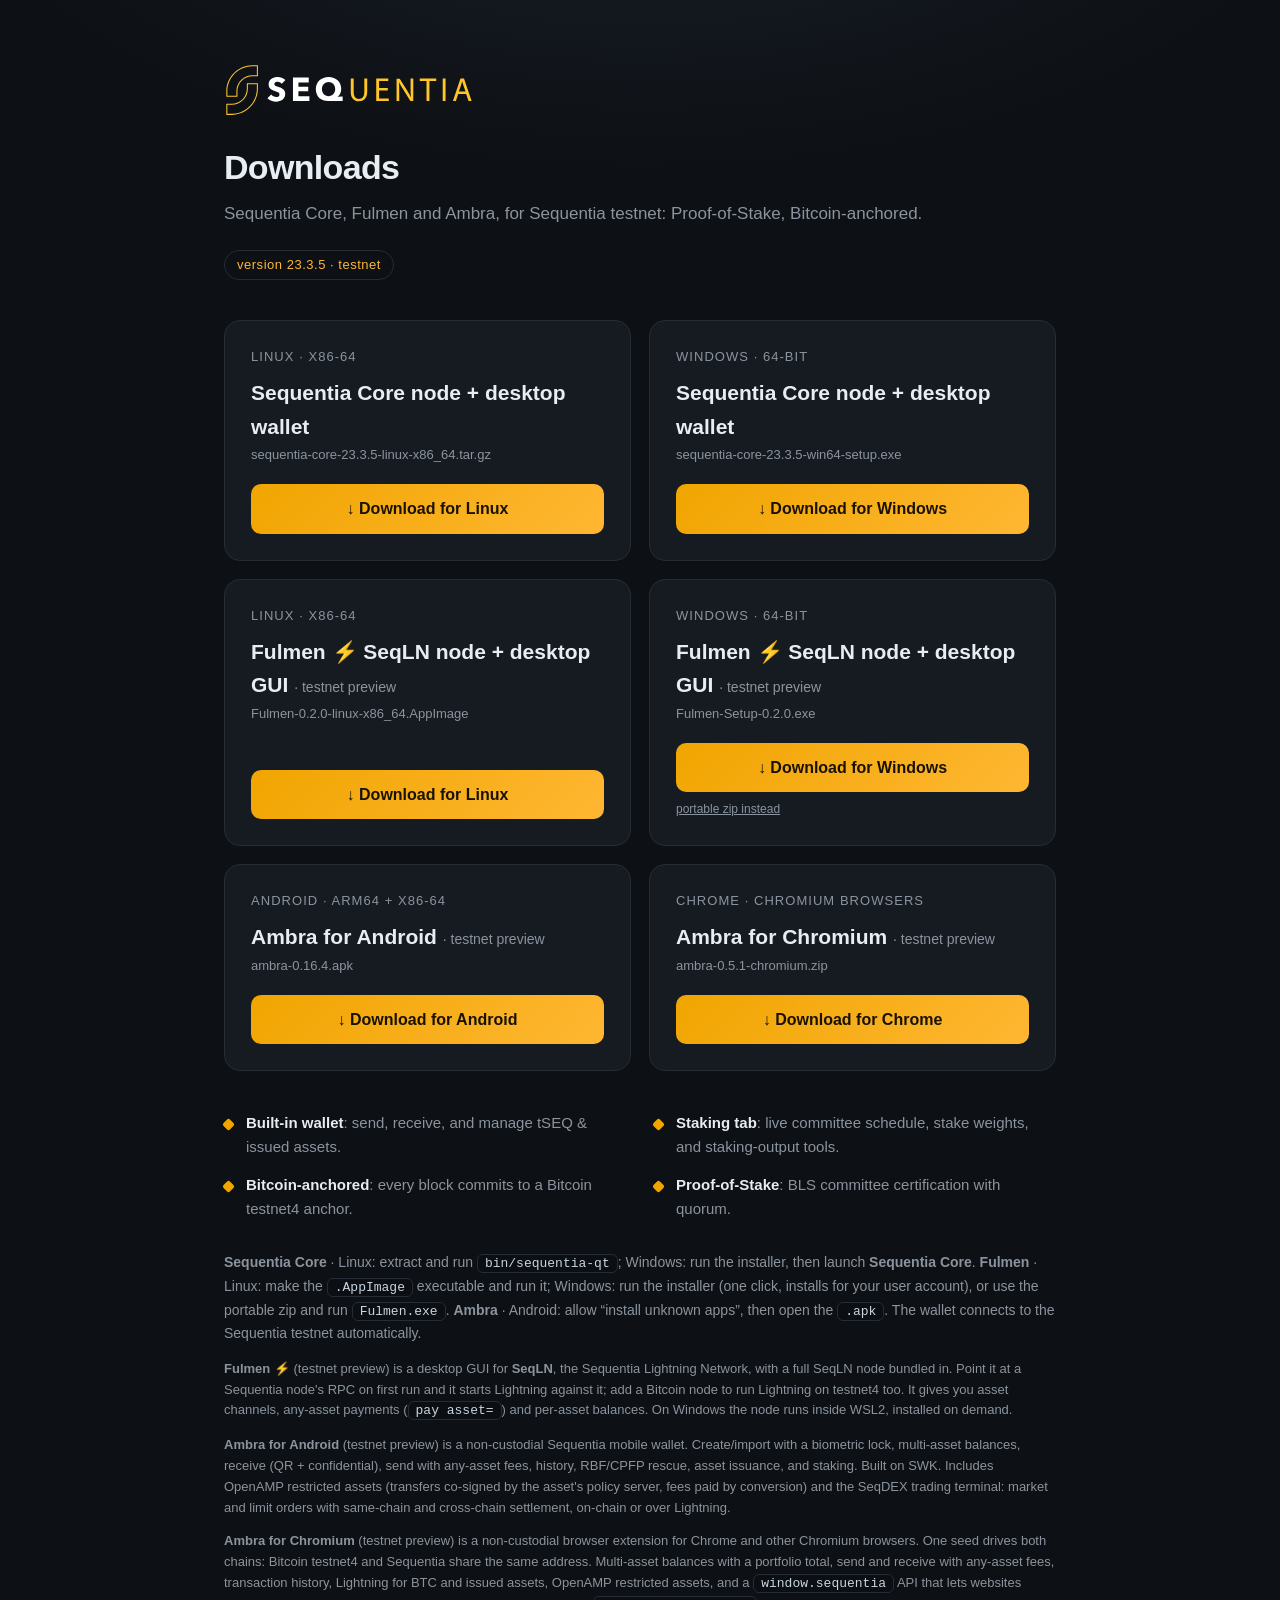
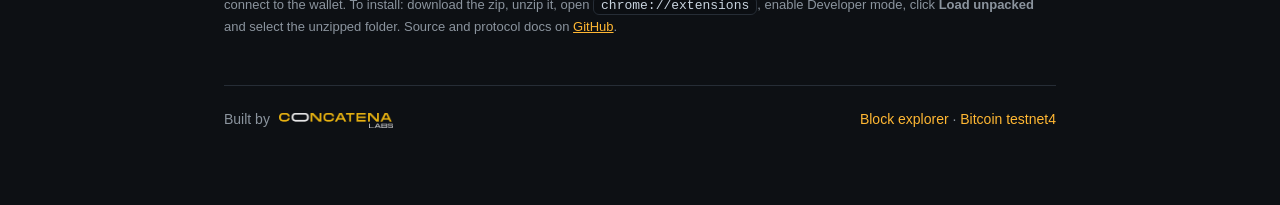
==== downloads/index.html @ bc3b19ae "downloads: point the Chromium card at the Ambra artifact The extension now publishes as ambra-<versi" ====
<!DOCTYPE html>
<html lang="en">
<head>
<meta charset="utf-8">
<meta name="viewport" content="width=device-width, initial-scale=1">
<title>Sequentia Downloads</title>
<link rel="icon" type="image/png" href="sequentia-mark.png">
<style>
  :root{ --bg:#0d1014; --panel:#161b22; --line:#262d36; --txt:#e6edf3; --dim:#8b949e; --amber:#f0a500; --amber2:#ffb733; }
  *{box-sizing:border-box}
  body{margin:0;background:radial-gradient(1200px 600px at 50% -10%,#1a212b 0%,var(--bg) 60%);color:var(--txt);
       font:16px/1.6 -apple-system,BlinkMacSystemFont,"Segoe UI",Roboto,Helvetica,Arial,sans-serif;min-height:100vh}
  .wrap{max-width:880px;margin:0 auto;padding:64px 24px 80px}
  .brand{height:52px;width:auto;display:block}
  h1{font-size:34px;margin:24px 0 6px;letter-spacing:-.02em}
  .sub{color:var(--dim);font-size:17px;margin:0 0 8px}
  .ver{display:inline-block;margin-top:14px;padding:4px 12px;border:1px solid var(--line);border-radius:999px;
       color:var(--amber2);font-size:13px;letter-spacing:.04em}
  .grid{display:grid;grid-template-columns:1fr 1fr;gap:18px;margin:40px 0}
  @media(max-width:640px){.grid{grid-template-columns:1fr}}
  .card{background:var(--panel);border:1px solid var(--line);border-radius:16px;padding:26px;display:flex;flex-direction:column}
  .os{font-size:13px;letter-spacing:.08em;text-transform:uppercase;color:var(--dim)}
  .card h2{font-size:21px;margin:8px 0 2px}
  .card .file{color:var(--dim);font-size:13px;word-break:break-all;margin-bottom:18px}
  .dl{margin-top:auto;display:inline-flex;align-items:center;justify-content:center;gap:8px;
      background:linear-gradient(135deg,var(--amber),var(--amber2));color:#1a1200;font-weight:700;
      text-decoration:none;padding:12px 18px;border-radius:10px;transition:transform .08s ease,filter .15s ease}
  .dl:hover{filter:brightness(1.06);transform:translateY(-1px)}
  .feat{display:grid;grid-template-columns:1fr 1fr;gap:14px 28px;margin:28px 0 0}
  @media(max-width:640px){.feat{grid-template-columns:1fr}}
  .feat div{padding-left:22px;position:relative;color:var(--dim);font-size:15px}
  .feat div::before{content:"";position:absolute;left:0;top:9px;width:9px;height:9px;border-radius:2px;
                    background:var(--amber);transform:rotate(45deg)}
  .feat b{color:var(--txt);font-weight:600}
  .foot{margin-top:48px;padding-top:22px;border-top:1px solid var(--line);color:var(--dim);font-size:14px;
        display:flex;justify-content:space-between;flex-wrap:wrap;gap:10px}
  .foot a{color:var(--amber2);text-decoration:none}
  .foot .by-logo{height:15px;width:auto;vertical-align:middle;opacity:.9;margin-left:5px}
  code{background:#0b0e12;border:1px solid var(--line);border-radius:6px;padding:1px 7px;font-size:13px;color:#c9d4df}
</style>
</head>
<body>
  <div class="wrap">
    <img class="brand" src="sequentia-logo.svg" alt="Sequentia" height="52">
    <h1>Downloads</h1>
    <p class="sub">Sequentia Core, Fulmen and Ambra, for Sequentia testnet: Proof-of-Stake, Bitcoin-anchored.</p>
    <span class="ver">version 23.3.5 · testnet</span>

    <div class="grid">
      <div class="card">
        <div class="os">Linux · x86-64</div>
        <h2>Sequentia Core node + desktop wallet</h2>
        <div class="file">sequentia-core-23.3.5-linux-x86_64.tar.gz</div>
        <a class="dl" href="sequentia-core-23.3.5-linux-x86_64.tar.gz" download>↓ Download for Linux</a>
      </div>
      <div class="card">
        <div class="os">Windows · 64-bit</div>
        <h2>Sequentia Core node + desktop wallet</h2>
        <div class="file">sequentia-core-23.3.5-win64-setup.exe</div>
        <a class="dl" href="sequentia-core-23.3.5-win64-setup.exe" download>↓ Download for Windows</a>
      </div>
      <div class="card">
        <div class="os">Linux · x86-64</div>
        <h2>Fulmen ⚡ SeqLN node + desktop GUI <span style="color:var(--dim);font-weight:400;font-size:14px">· testnet preview</span></h2>
        <div class="file">Fulmen-0.2.0-linux-x86_64.AppImage</div>
        <a class="dl" href="Fulmen-0.2.0-linux-x86_64.AppImage" download>↓ Download for Linux</a>
      </div>
      <div class="card">
        <div class="os">Windows · 64-bit</div>
        <h2>Fulmen ⚡ SeqLN node + desktop GUI <span style="color:var(--dim);font-weight:400;font-size:14px">· testnet preview</span></h2>
        <div class="file">Fulmen-Setup-0.2.0.exe</div>
        <a class="dl" href="Fulmen-Setup-0.2.0.exe" download>↓ Download for Windows</a>
        <div style="margin-top:8px;font-size:12px"><a href="Fulmen-0.2.0-win64.zip" download style="color:var(--dim)">portable zip instead</a></div>
      </div>
      <div class="card">
        <div class="os">Android · arm64 + x86-64</div>
        <h2>Ambra for Android <span style="color:var(--dim);font-weight:400;font-size:14px">· testnet preview</span></h2>
        <div class="file">ambra-0.16.4.apk</div>
        <a class="dl" href="ambra-0.16.4.apk" download>↓ Download for Android</a>
      </div>
      <div class="card">
        <div class="os">Chrome · Chromium browsers</div>
        <h2>Ambra for Chromium <span style="color:var(--dim);font-weight:400;font-size:14px">· testnet preview</span></h2>
        <div class="file">ambra-0.5.1-chromium.zip</div>
        <a class="dl" href="ambra-0.5.1-chromium.zip" download>↓ Download for Chrome</a>
      </div>
    </div>

    <div class="feat">
      <div><b>Built-in wallet</b>: send, receive, and manage tSEQ &amp; issued assets.</div>
      <div><b>Staking tab</b>: live committee schedule, stake weights, and staking-output tools.</div>
      <div><b>Bitcoin-anchored</b>: every block commits to a Bitcoin testnet4 anchor.</div>
      <div><b>Proof-of-Stake</b>: BLS committee certification with quorum.</div>
    </div>

    <p style="color:var(--dim);font-size:14px;margin-top:30px">
      <b>Sequentia Core</b> · Linux: extract and run <code>bin/sequentia-qt</code>; Windows: run the installer, then launch <b>Sequentia Core</b>.
      <b>Fulmen</b> · Linux: make the <code>.AppImage</code> executable and run it; Windows: run the installer (one click, installs for your user account), or use the portable zip and run <code>Fulmen.exe</code>.
      <b>Ambra</b> · Android: allow “install unknown apps”, then open the <code>.apk</code>.
      The wallet connects to the Sequentia testnet automatically.
    </p>
    <p style="color:var(--dim);font-size:13px;margin-top:10px">
      <b>Fulmen ⚡</b> (testnet preview) is a desktop GUI for <b>SeqLN</b>, the Sequentia Lightning Network,
      with a full SeqLN node bundled in. Point it at a Sequentia node's RPC on first run and it starts Lightning
      against it; add a Bitcoin node to run Lightning on testnet4 too. It gives you asset channels, any-asset
      payments (<code>pay asset=</code>) and per-asset balances. On Windows the node runs inside WSL2, installed on
      demand.
    </p>
    <p style="color:var(--dim);font-size:13px;margin-top:10px">
      <b>Ambra for Android</b> (testnet preview) is a non-custodial Sequentia mobile wallet.
      Create/import with a biometric lock, multi-asset balances, receive (QR + confidential),
      send with any-asset fees, history, RBF/CPFP rescue, asset issuance, and staking. Built on SWK.
      Includes OpenAMP restricted assets (transfers co-signed by the asset's policy server, fees paid
      by conversion) and the SeqDEX trading terminal: market and limit orders with same-chain and
      cross-chain settlement, on-chain or over Lightning.
    </p>
    <p style="color:var(--dim);font-size:13px;margin-top:10px">
      <b>Ambra for Chromium</b> (testnet preview) is a non-custodial browser extension for Chrome and other
      Chromium browsers. One seed drives both chains: Bitcoin testnet4 and Sequentia share the same address.
      Multi-asset balances with a portfolio total, send and receive with any-asset fees, transaction history,
      Lightning for BTC and issued assets, OpenAMP restricted assets, and a <code>window.sequentia</code> API
      that lets websites connect to the wallet. To install: download the zip, unzip it, open
      <code>chrome://extensions</code>, enable Developer mode, click <b>Load unpacked</b> and select the unzipped
      folder. Source and protocol docs on
      <a href="https://github.com/GracedEternalKingCabbageMan/sequentia-extension" target="_blank" rel="noopener" style="color:var(--amber2)">GitHub</a>.
    </p>

    <div class="foot">
      <span>Built by <a href="https://concatenalabs.com" target="_blank" rel="noopener"><img class="by-logo" src="concatena-labs.png" alt="Concatena Labs"></a></span>
      <span><a href="/">Block explorer</a> · <a href="/testnet4/">Bitcoin testnet4</a></span>
    </div>
  </div>
</body>
</html>
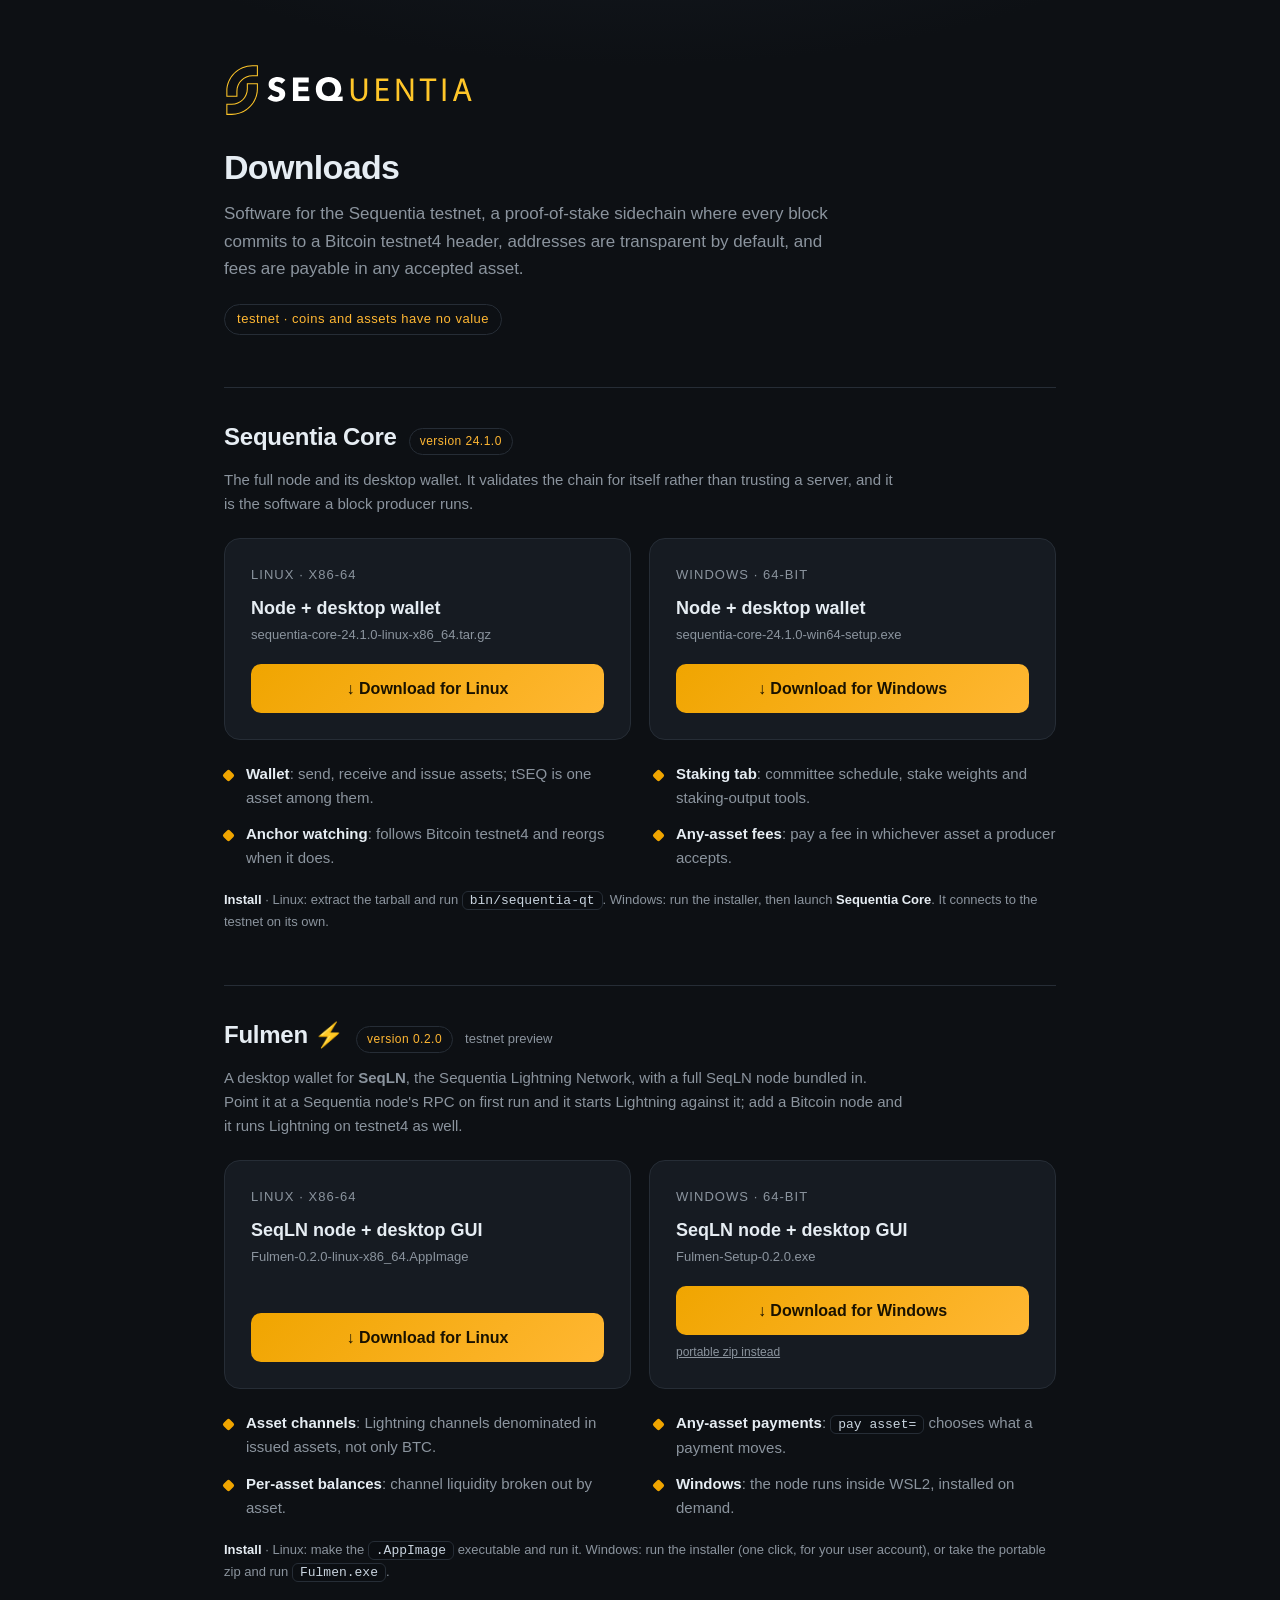
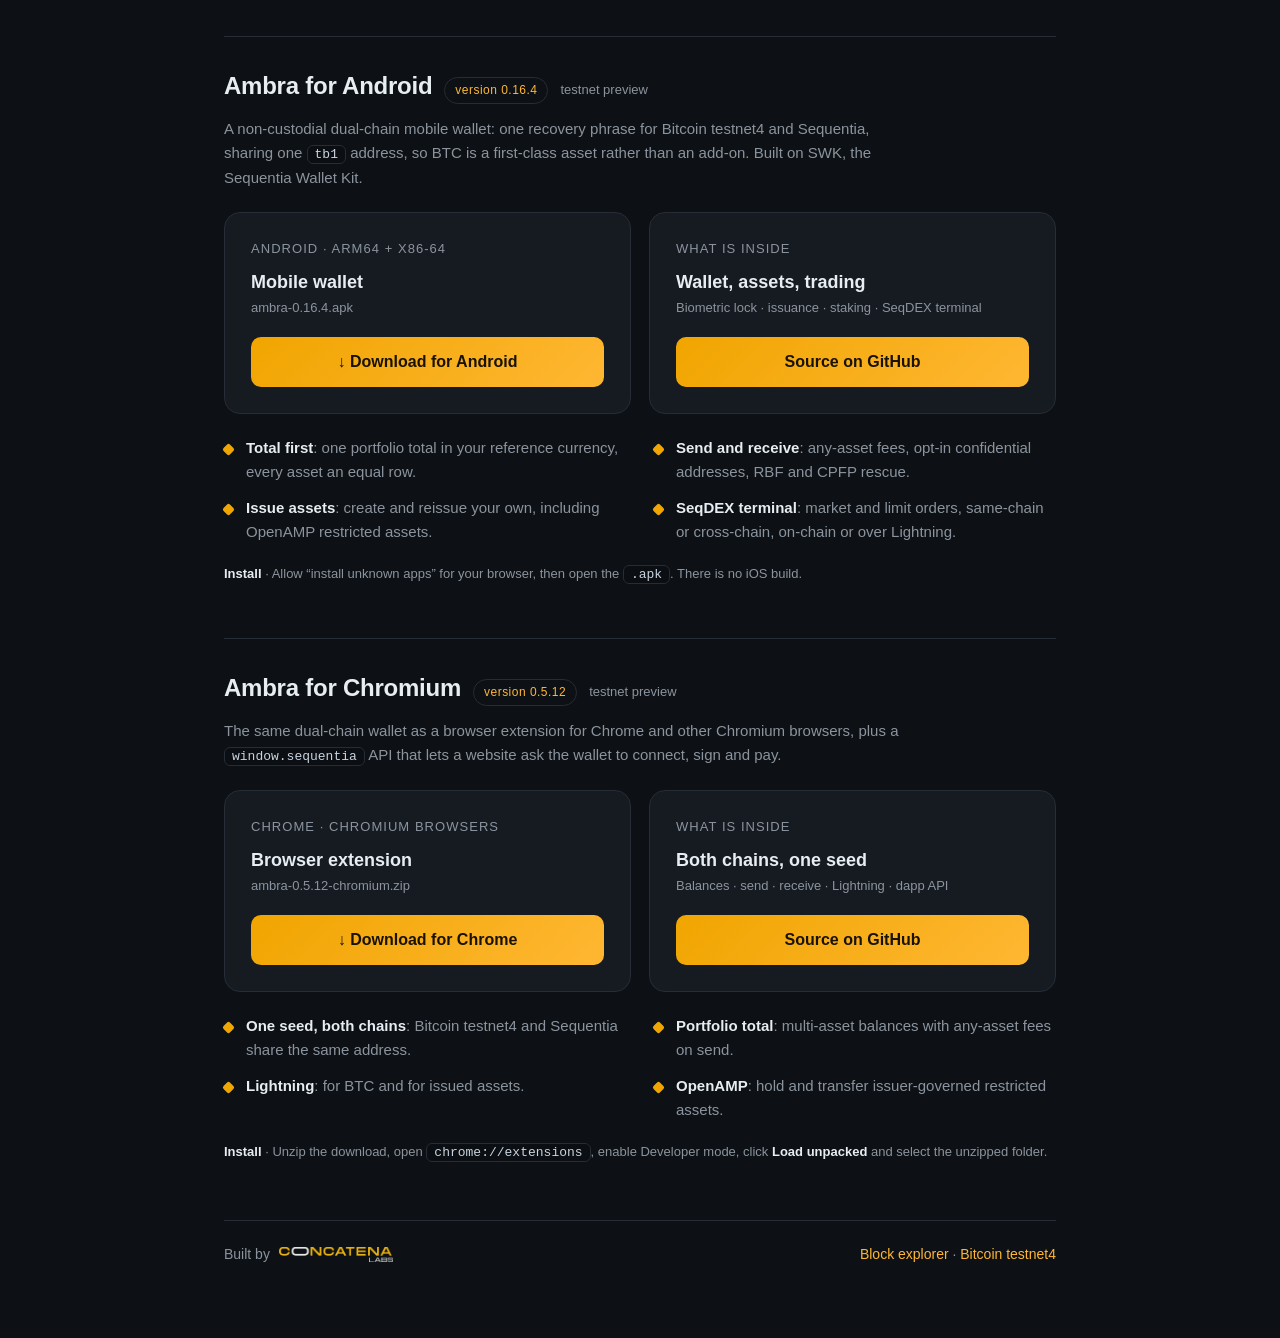
==== commit 8ae8386e: "downloads: say each thing about the product it is actually about The page put six download cards for" ====
--- a/downloads/index.html
+++ b/downloads/index.html
@@ -13,29 +13,39 @@
   .wrap{max-width:880px;margin:0 auto;padding:64px 24px 80px}
   .brand{height:52px;width:auto;display:block}
   h1{font-size:34px;margin:24px 0 6px;letter-spacing:-.02em}
-  .sub{color:var(--dim);font-size:17px;margin:0 0 8px}
-  .ver{display:inline-block;margin-top:14px;padding:4px 12px;border:1px solid var(--line);border-radius:999px;
-       color:var(--amber2);font-size:13px;letter-spacing:.04em}
-  .grid{display:grid;grid-template-columns:1fr 1fr;gap:18px;margin:40px 0}
+  .sub{color:var(--dim);font-size:17px;margin:0 0 8px;max-width:620px}
+  .chain{display:inline-block;margin-top:14px;padding:4px 12px;border:1px solid var(--line);border-radius:999px;
+         color:var(--amber2);font-size:13px;letter-spacing:.04em}
+  .prod{margin:52px 0 0;padding-top:30px;border-top:1px solid var(--line)}
+  .phead{display:flex;align-items:baseline;flex-wrap:wrap;gap:12px}
+  .phead h2{font-size:24px;margin:0;letter-spacing:-.01em}
+  .ver{padding:3px 10px;border:1px solid var(--line);border-radius:999px;color:var(--amber2);
+       font-size:12px;letter-spacing:.04em;white-space:nowrap}
+  .tag{color:var(--dim);font-size:13px}
+  .pdesc{color:var(--dim);font-size:15px;margin:12px 0 0;max-width:680px}
+  .grid{display:grid;grid-template-columns:1fr 1fr;gap:18px;margin:22px 0 0}
   @media(max-width:640px){.grid{grid-template-columns:1fr}}
   .card{background:var(--panel);border:1px solid var(--line);border-radius:16px;padding:26px;display:flex;flex-direction:column}
   .os{font-size:13px;letter-spacing:.08em;text-transform:uppercase;color:var(--dim)}
-  .card h2{font-size:21px;margin:8px 0 2px}
+  .card h3{font-size:18px;margin:8px 0 2px;font-weight:600}
   .card .file{color:var(--dim);font-size:13px;word-break:break-all;margin-bottom:18px}
   .dl{margin-top:auto;display:inline-flex;align-items:center;justify-content:center;gap:8px;
       background:linear-gradient(135deg,var(--amber),var(--amber2));color:#1a1200;font-weight:700;
       text-decoration:none;padding:12px 18px;border-radius:10px;transition:transform .08s ease,filter .15s ease}
   .dl:hover{filter:brightness(1.06);transform:translateY(-1px)}
-  .feat{display:grid;grid-template-columns:1fr 1fr;gap:14px 28px;margin:28px 0 0}
+  .feat{display:grid;grid-template-columns:1fr 1fr;gap:12px 28px;margin:22px 0 0}
   @media(max-width:640px){.feat{grid-template-columns:1fr}}
   .feat div{padding-left:22px;position:relative;color:var(--dim);font-size:15px}
   .feat div::before{content:"";position:absolute;left:0;top:9px;width:9px;height:9px;border-radius:2px;
                     background:var(--amber);transform:rotate(45deg)}
   .feat b{color:var(--txt);font-weight:600}
-  .foot{margin-top:48px;padding-top:22px;border-top:1px solid var(--line);color:var(--dim);font-size:14px;
+  .install{color:var(--dim);font-size:13px;margin:20px 0 0}
+  .install b{color:var(--txt)}
+  .foot{margin-top:56px;padding-top:22px;border-top:1px solid var(--line);color:var(--dim);font-size:14px;
         display:flex;justify-content:space-between;flex-wrap:wrap;gap:10px}
   .foot a{color:var(--amber2);text-decoration:none}
   .foot .by-logo{height:15px;width:auto;vertical-align:middle;opacity:.9;margin-left:5px}
+  a.inline{color:var(--amber2);text-decoration:none}
   code{background:#0b0e12;border:1px solid var(--line);border-radius:6px;padding:1px 7px;font-size:13px;color:#c9d4df}
 </style>
 </head>
@@ -43,87 +53,144 @@
   <div class="wrap">
     <img class="brand" src="sequentia-logo.svg" alt="Sequentia" height="52">
     <h1>Downloads</h1>
-    <p class="sub">Sequentia Core, Fulmen and Ambra, for Sequentia testnet: Proof-of-Stake, Bitcoin-anchored.</p>
-    <span class="ver">version 23.3.5 · testnet</span>
-
-    <div class="grid">
-      <div class="card">
-        <div class="os">Linux · x86-64</div>
-        <h2>Sequentia Core node + desktop wallet</h2>
-        <div class="file">sequentia-core-23.3.5-linux-x86_64.tar.gz</div>
-        <a class="dl" href="sequentia-core-23.3.5-linux-x86_64.tar.gz" download>↓ Download for Linux</a>
-      </div>
-      <div class="card">
-        <div class="os">Windows · 64-bit</div>
-        <h2>Sequentia Core node + desktop wallet</h2>
-        <div class="file">sequentia-core-23.3.5-win64-setup.exe</div>
-        <a class="dl" href="sequentia-core-23.3.5-win64-setup.exe" download>↓ Download for Windows</a>
-      </div>
-      <div class="card">
-        <div class="os">Linux · x86-64</div>
-        <h2>Fulmen ⚡ SeqLN node + desktop GUI <span style="color:var(--dim);font-weight:400;font-size:14px">· testnet preview</span></h2>
-        <div class="file">Fulmen-0.2.0-linux-x86_64.AppImage</div>
-        <a class="dl" href="Fulmen-0.2.0-linux-x86_64.AppImage" download>↓ Download for Linux</a>
-      </div>
-      <div class="card">
-        <div class="os">Windows · 64-bit</div>
-        <h2>Fulmen ⚡ SeqLN node + desktop GUI <span style="color:var(--dim);font-weight:400;font-size:14px">· testnet preview</span></h2>
-        <div class="file">Fulmen-Setup-0.2.0.exe</div>
-        <a class="dl" href="Fulmen-Setup-0.2.0.exe" download>↓ Download for Windows</a>
-        <div style="margin-top:8px;font-size:12px"><a href="Fulmen-0.2.0-win64.zip" download style="color:var(--dim)">portable zip instead</a></div>
-      </div>
-      <div class="card">
-        <div class="os">Android · arm64 + x86-64</div>
-        <h2>Ambra for Android <span style="color:var(--dim);font-weight:400;font-size:14px">· testnet preview</span></h2>
-        <div class="file">ambra-0.16.4.apk</div>
-        <a class="dl" href="ambra-0.16.4.apk" download>↓ Download for Android</a>
-      </div>
-      <div class="card">
-        <div class="os">Chrome · Chromium browsers</div>
-        <h2>Ambra for Chromium <span style="color:var(--dim);font-weight:400;font-size:14px">· testnet preview</span></h2>
-        <div class="file">ambra-0.5.1-chromium.zip</div>
-        <a class="dl" href="ambra-0.5.1-chromium.zip" download>↓ Download for Chrome</a>
-      </div>
-    </div>
-
-    <div class="feat">
-      <div><b>Built-in wallet</b>: send, receive, and manage tSEQ &amp; issued assets.</div>
-      <div><b>Staking tab</b>: live committee schedule, stake weights, and staking-output tools.</div>
-      <div><b>Bitcoin-anchored</b>: every block commits to a Bitcoin testnet4 anchor.</div>
-      <div><b>Proof-of-Stake</b>: BLS committee certification with quorum.</div>
-    </div>
-
-    <p style="color:var(--dim);font-size:14px;margin-top:30px">
-      <b>Sequentia Core</b> · Linux: extract and run <code>bin/sequentia-qt</code>; Windows: run the installer, then launch <b>Sequentia Core</b>.
-      <b>Fulmen</b> · Linux: make the <code>.AppImage</code> executable and run it; Windows: run the installer (one click, installs for your user account), or use the portable zip and run <code>Fulmen.exe</code>.
-      <b>Ambra</b> · Android: allow “install unknown apps”, then open the <code>.apk</code>.
-      The wallet connects to the Sequentia testnet automatically.
-    </p>
-    <p style="color:var(--dim);font-size:13px;margin-top:10px">
-      <b>Fulmen ⚡</b> (testnet preview) is a desktop GUI for <b>SeqLN</b>, the Sequentia Lightning Network,
-      with a full SeqLN node bundled in. Point it at a Sequentia node's RPC on first run and it starts Lightning
-      against it; add a Bitcoin node to run Lightning on testnet4 too. It gives you asset channels, any-asset
-      payments (<code>pay asset=</code>) and per-asset balances. On Windows the node runs inside WSL2, installed on
-      demand.
-    </p>
-    <p style="color:var(--dim);font-size:13px;margin-top:10px">
-      <b>Ambra for Android</b> (testnet preview) is a non-custodial Sequentia mobile wallet.
-      Create/import with a biometric lock, multi-asset balances, receive (QR + confidential),
-      send with any-asset fees, history, RBF/CPFP rescue, asset issuance, and staking. Built on SWK.
-      Includes OpenAMP restricted assets (transfers co-signed by the asset's policy server, fees paid
-      by conversion) and the SeqDEX trading terminal: market and limit orders with same-chain and
-      cross-chain settlement, on-chain or over Lightning.
-    </p>
-    <p style="color:var(--dim);font-size:13px;margin-top:10px">
-      <b>Ambra for Chromium</b> (testnet preview) is a non-custodial browser extension for Chrome and other
-      Chromium browsers. One seed drives both chains: Bitcoin testnet4 and Sequentia share the same address.
-      Multi-asset balances with a portfolio total, send and receive with any-asset fees, transaction history,
-      Lightning for BTC and issued assets, OpenAMP restricted assets, and a <code>window.sequentia</code> API
-      that lets websites connect to the wallet. To install: download the zip, unzip it, open
-      <code>chrome://extensions</code>, enable Developer mode, click <b>Load unpacked</b> and select the unzipped
-      folder. Source and protocol docs on
-      <a href="https://github.com/GracedEternalKingCabbageMan/sequentia-extension" target="_blank" rel="noopener" style="color:var(--amber2)">GitHub</a>.
-    </p>
+    <p class="sub">Software for the Sequentia testnet, a proof-of-stake sidechain where every block commits to a
+      Bitcoin testnet4 header, addresses are transparent by default, and fees are payable in any accepted asset.</p>
+    <span class="chain">testnet · coins and assets have no value</span>
+
+    <!-- ─────────────────────────  Sequentia Core  ───────────────────────── -->
+    <section class="prod">
+      <div class="phead">
+        <h2>Sequentia Core</h2>
+        <span class="ver" data-ver="node">version 24.1.0</span>
+      </div>
+      <p class="pdesc">The full node and its desktop wallet. It validates the chain for itself rather than trusting
+        a server, and it is the software a block producer runs.</p>
+      <div class="grid">
+        <div class="card">
+          <div class="os">Linux · x86-64</div>
+          <h3>Node + desktop wallet</h3>
+          <div class="file">sequentia-core-24.1.0-linux-x86_64.tar.gz</div>
+          <a class="dl" href="sequentia-core-24.1.0-linux-x86_64.tar.gz" download>↓ Download for Linux</a>
+        </div>
+        <div class="card">
+          <div class="os">Windows · 64-bit</div>
+          <h3>Node + desktop wallet</h3>
+          <div class="file">sequentia-core-24.1.0-win64-setup.exe</div>
+          <a class="dl" href="sequentia-core-24.1.0-win64-setup.exe" download>↓ Download for Windows</a>
+        </div>
+      </div>
+      <div class="feat">
+        <div><b>Wallet</b>: send, receive and issue assets; tSEQ is one asset among them.</div>
+        <div><b>Staking tab</b>: committee schedule, stake weights and staking-output tools.</div>
+        <div><b>Anchor watching</b>: follows Bitcoin testnet4 and reorgs when it does.</div>
+        <div><b>Any-asset fees</b>: pay a fee in whichever asset a producer accepts.</div>
+      </div>
+      <p class="install"><b>Install</b> · Linux: extract the tarball and run <code>bin/sequentia-qt</code>.
+        Windows: run the installer, then launch <b>Sequentia Core</b>. It connects to the testnet on its own.</p>
+    </section>
+
+    <!-- ─────────────────────────────  Fulmen  ───────────────────────────── -->
+    <section class="prod">
+      <div class="phead">
+        <h2>Fulmen ⚡</h2>
+        <span class="ver" data-ver="fulmen">version 0.2.0</span>
+        <span class="tag">testnet preview</span>
+      </div>
+      <p class="pdesc">A desktop wallet for <b>SeqLN</b>, the Sequentia Lightning Network, with a full SeqLN node
+        bundled in. Point it at a Sequentia node's RPC on first run and it starts Lightning against it; add a
+        Bitcoin node and it runs Lightning on testnet4 as well.</p>
+      <div class="grid">
+        <div class="card">
+          <div class="os">Linux · x86-64</div>
+          <h3>SeqLN node + desktop GUI</h3>
+          <div class="file">Fulmen-0.2.0-linux-x86_64.AppImage</div>
+          <a class="dl" href="Fulmen-0.2.0-linux-x86_64.AppImage" download>↓ Download for Linux</a>
+        </div>
+        <div class="card">
+          <div class="os">Windows · 64-bit</div>
+          <h3>SeqLN node + desktop GUI</h3>
+          <div class="file">Fulmen-Setup-0.2.0.exe</div>
+          <a class="dl" href="Fulmen-Setup-0.2.0.exe" download>↓ Download for Windows</a>
+          <div style="margin-top:8px;font-size:12px"><a href="Fulmen-0.2.0-win64.zip" download style="color:var(--dim)">portable zip instead</a></div>
+        </div>
+      </div>
+      <div class="feat">
+        <div><b>Asset channels</b>: Lightning channels denominated in issued assets, not only BTC.</div>
+        <div><b>Any-asset payments</b>: <code>pay asset=</code> chooses what a payment moves.</div>
+        <div><b>Per-asset balances</b>: channel liquidity broken out by asset.</div>
+        <div><b>Windows</b>: the node runs inside WSL2, installed on demand.</div>
+      </div>
+      <p class="install"><b>Install</b> · Linux: make the <code>.AppImage</code> executable and run it.
+        Windows: run the installer (one click, for your user account), or take the portable zip and run
+        <code>Fulmen.exe</code>.</p>
+    </section>
+
+    <!-- ───────────────────────  Ambra for Android  ──────────────────────── -->
+    <section class="prod">
+      <div class="phead">
+        <h2>Ambra for Android</h2>
+        <span class="ver" data-ver="ambra">version 0.16.4</span>
+        <span class="tag">testnet preview</span>
+      </div>
+      <p class="pdesc">A non-custodial dual-chain mobile wallet: one recovery phrase for Bitcoin testnet4 and
+        Sequentia, sharing one <code>tb1</code> address, so BTC is a first-class asset rather than an add-on.
+        Built on SWK, the Sequentia Wallet Kit.</p>
+      <div class="grid">
+        <div class="card">
+          <div class="os">Android · arm64 + x86-64</div>
+          <h3>Mobile wallet</h3>
+          <div class="file">ambra-0.16.4.apk</div>
+          <a class="dl" href="ambra-0.16.4.apk" download>↓ Download for Android</a>
+        </div>
+        <div class="card">
+          <div class="os">What is inside</div>
+          <h3>Wallet, assets, trading</h3>
+          <div class="file">Biometric lock · issuance · staking · SeqDEX terminal</div>
+          <a class="dl" href="https://github.com/GracedEternalKingCabbageMan/ambra" target="_blank" rel="noopener">Source on GitHub</a>
+        </div>
+      </div>
+      <div class="feat">
+        <div><b>Total first</b>: one portfolio total in your reference currency, every asset an equal row.</div>
+        <div><b>Send and receive</b>: any-asset fees, opt-in confidential addresses, RBF and CPFP rescue.</div>
+        <div><b>Issue assets</b>: create and reissue your own, including OpenAMP restricted assets.</div>
+        <div><b>SeqDEX terminal</b>: market and limit orders, same-chain or cross-chain, on-chain or over Lightning.</div>
+      </div>
+      <p class="install"><b>Install</b> · Allow “install unknown apps” for your browser, then open the
+        <code>.apk</code>. There is no iOS build.</p>
+    </section>
+
+    <!-- ──────────────────────  Ambra for Chromium  ──────────────────────── -->
+    <section class="prod">
+      <div class="phead">
+        <h2>Ambra for Chromium</h2>
+        <span class="ver" data-ver="extension">version 0.5.12</span>
+        <span class="tag">testnet preview</span>
+      </div>
+      <p class="pdesc">The same dual-chain wallet as a browser extension for Chrome and other Chromium browsers,
+        plus a <code>window.sequentia</code> API that lets a website ask the wallet to connect, sign and pay.</p>
+      <div class="grid">
+        <div class="card">
+          <div class="os">Chrome · Chromium browsers</div>
+          <h3>Browser extension</h3>
+          <div class="file">ambra-0.5.12-chromium.zip</div>
+          <a class="dl" href="ambra-0.5.12-chromium.zip" download>↓ Download for Chrome</a>
+        </div>
+        <div class="card">
+          <div class="os">What is inside</div>
+          <h3>Both chains, one seed</h3>
+          <div class="file">Balances · send · receive · Lightning · dapp API</div>
+          <a class="dl" href="https://github.com/GracedEternalKingCabbageMan/sequentia-extension" target="_blank" rel="noopener">Source on GitHub</a>
+        </div>
+      </div>
+      <div class="feat">
+        <div><b>One seed, both chains</b>: Bitcoin testnet4 and Sequentia share the same address.</div>
+        <div><b>Portfolio total</b>: multi-asset balances with any-asset fees on send.</div>
+        <div><b>Lightning</b>: for BTC and for issued assets.</div>
+        <div><b>OpenAMP</b>: hold and transfer issuer-governed restricted assets.</div>
+      </div>
+      <p class="install"><b>Install</b> · Unzip the download, open <code>chrome://extensions</code>, enable
+        Developer mode, click <b>Load unpacked</b> and select the unzipped folder.</p>
+    </section>
 
     <div class="foot">
       <span>Built by <a href="https://concatenalabs.com" target="_blank" rel="noopener"><img class="by-logo" src="concatena-labs.png" alt="Concatena Labs"></a></span>
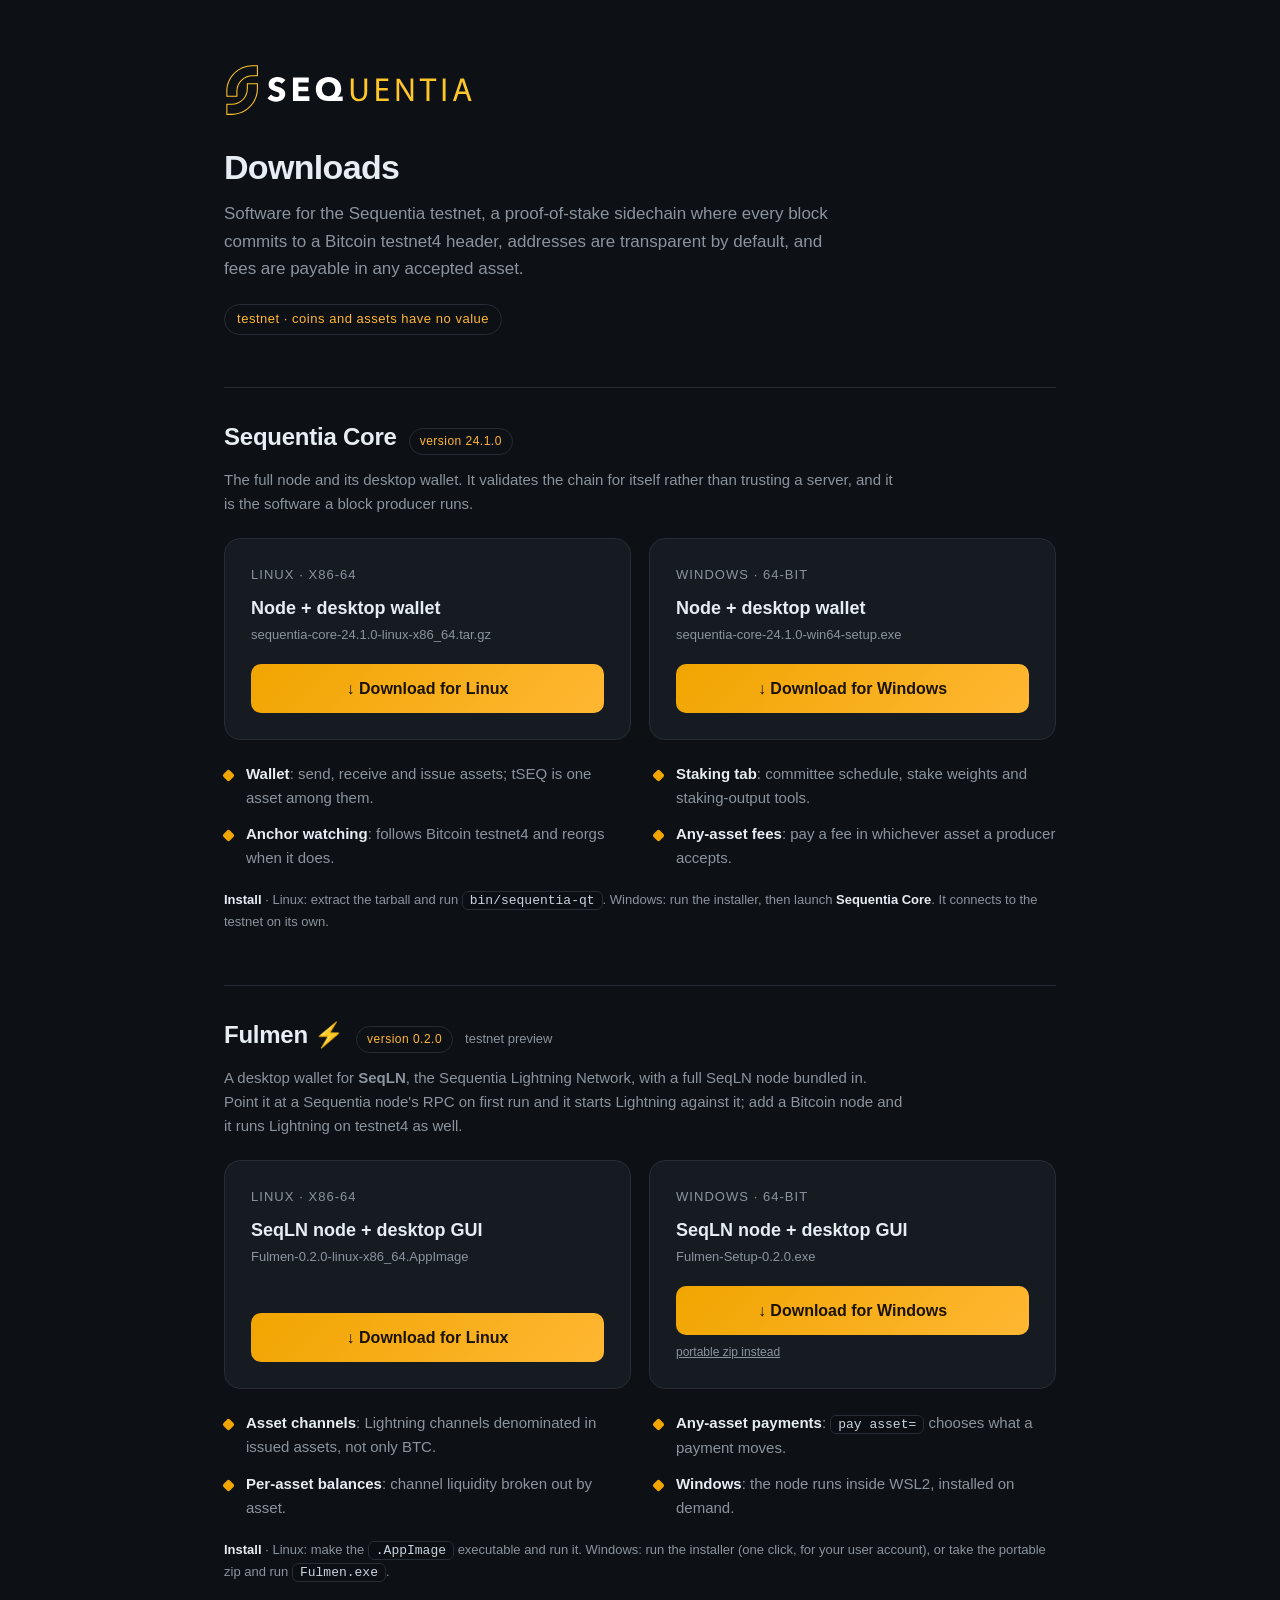
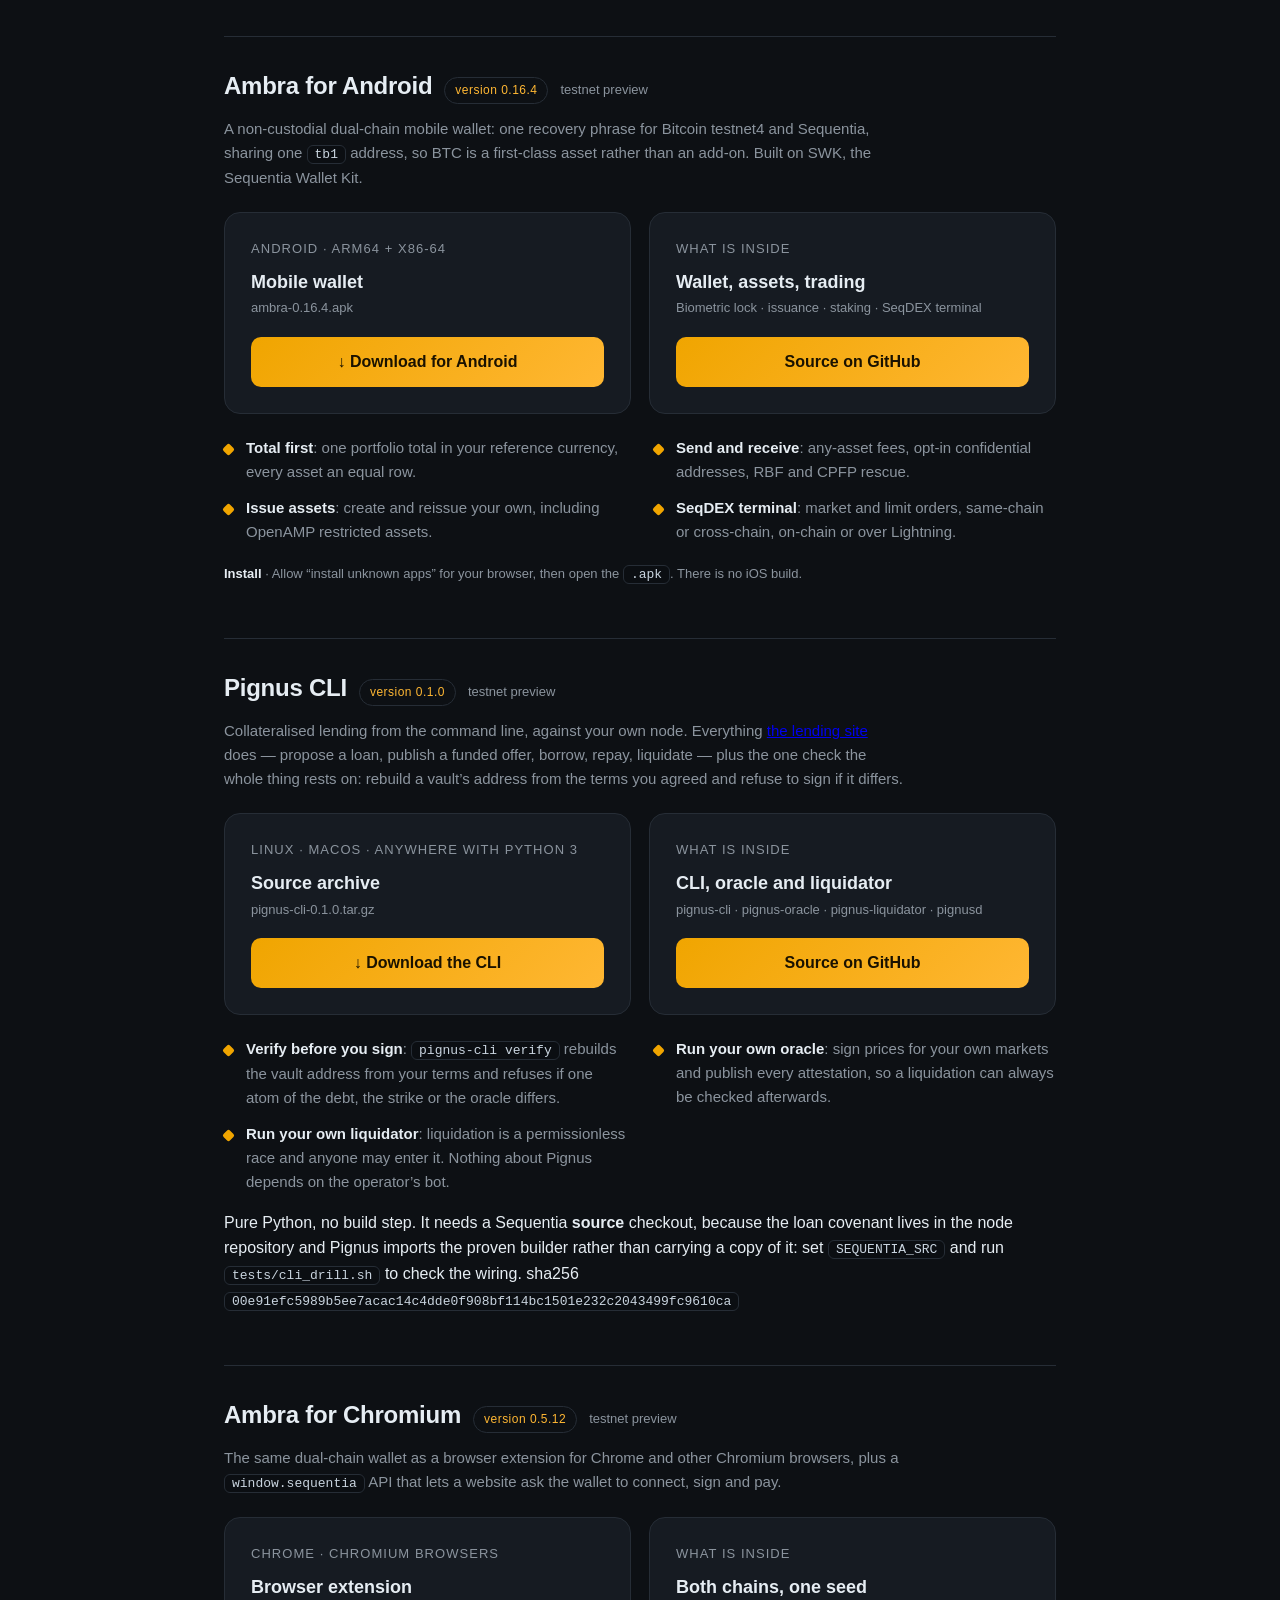
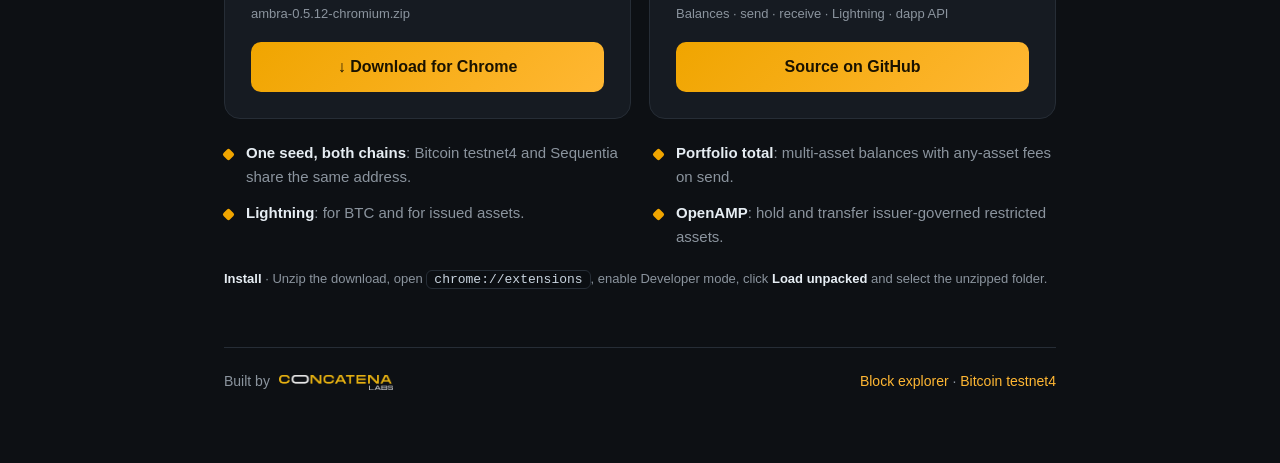
==== commit 6a50eacd: "downloads: the Pignus CLI Collateralised lending from the command line, against your own node: every" ====
--- a/downloads/index.html
+++ b/downloads/index.html
@@ -159,6 +159,46 @@
         <code>.apk</code>. There is no iOS build.</p>
     </section>
 
+    <!-- ──────────────────────  Pignus CLI  ──────────────────────── -->
+    <section class="prod">
+      <div class="phead">
+        <h2>Pignus CLI</h2>
+        <span class="ver" data-ver="pignus">version 0.1.0</span>
+        <span class="tag">testnet preview</span>
+      </div>
+      <p class="pdesc">Collateralised lending from the command line, against your own node.
+        Everything <a href="/lending/">the lending site</a> does &mdash; propose a loan, publish a
+        funded offer, borrow, repay, liquidate &mdash; plus the one check the whole thing rests on:
+        rebuild a vault&rsquo;s address from the terms you agreed and refuse to sign if it differs.</p>
+      <div class="grid">
+        <div class="card">
+          <div class="os">Linux · macOS · anywhere with Python 3</div>
+          <h3>Source archive</h3>
+          <div class="file">pignus-cli-0.1.0.tar.gz</div>
+          <a class="dl" href="pignus-cli-0.1.0.tar.gz" download>&darr; Download the CLI</a>
+        </div>
+        <div class="card">
+          <div class="os">What is inside</div>
+          <h3>CLI, oracle and liquidator</h3>
+          <div class="file">pignus-cli · pignus-oracle · pignus-liquidator · pignusd</div>
+          <a class="dl" href="https://github.com/GracedEternalKingCabbageMan/pignus" target="_blank" rel="noopener">Source on GitHub</a>
+        </div>
+      </div>
+      <div class="feat">
+        <div><b>Verify before you sign</b>: <code>pignus-cli verify</code> rebuilds the vault address
+          from your terms and refuses if one atom of the debt, the strike or the oracle differs.</div>
+        <div><b>Run your own oracle</b>: sign prices for your own markets and publish every
+          attestation, so a liquidation can always be checked afterwards.</div>
+        <div><b>Run your own liquidator</b>: liquidation is a permissionless race and anyone may
+          enter it. Nothing about Pignus depends on the operator&rsquo;s bot.</div>
+      </div>
+      <p class="note">Pure Python, no build step. It needs a Sequentia <b>source</b> checkout, because
+        the loan covenant lives in the node repository and Pignus imports the proven builder rather
+        than carrying a copy of it: set <code>SEQUENTIA_SRC</code> and run
+        <code>tests/cli_drill.sh</code> to check the wiring. sha256
+        <code>00e91efc5989b5ee7acac14c4dde0f908bf114bc1501e232c2043499fc9610ca</code></p>
+    </section>
+
     <!-- ──────────────────────  Ambra for Chromium  ──────────────────────── -->
     <section class="prod">
       <div class="phead">
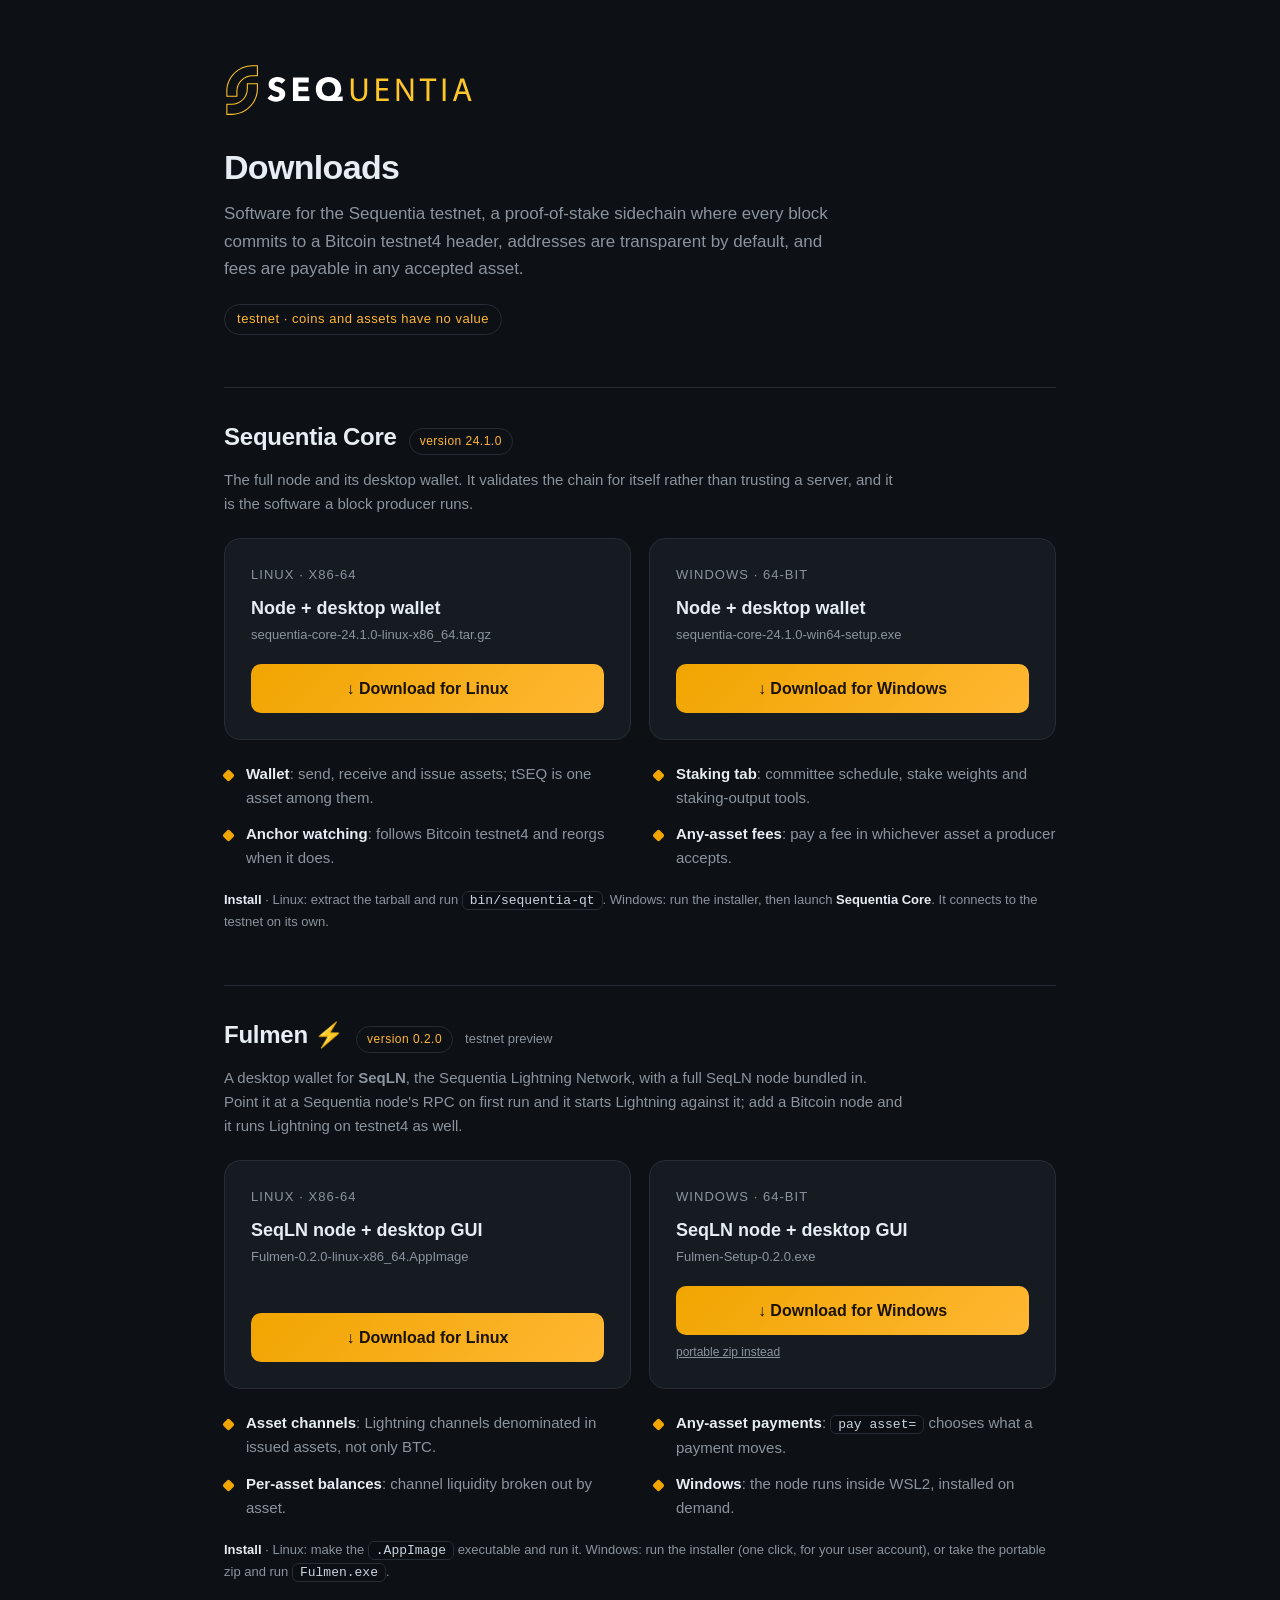
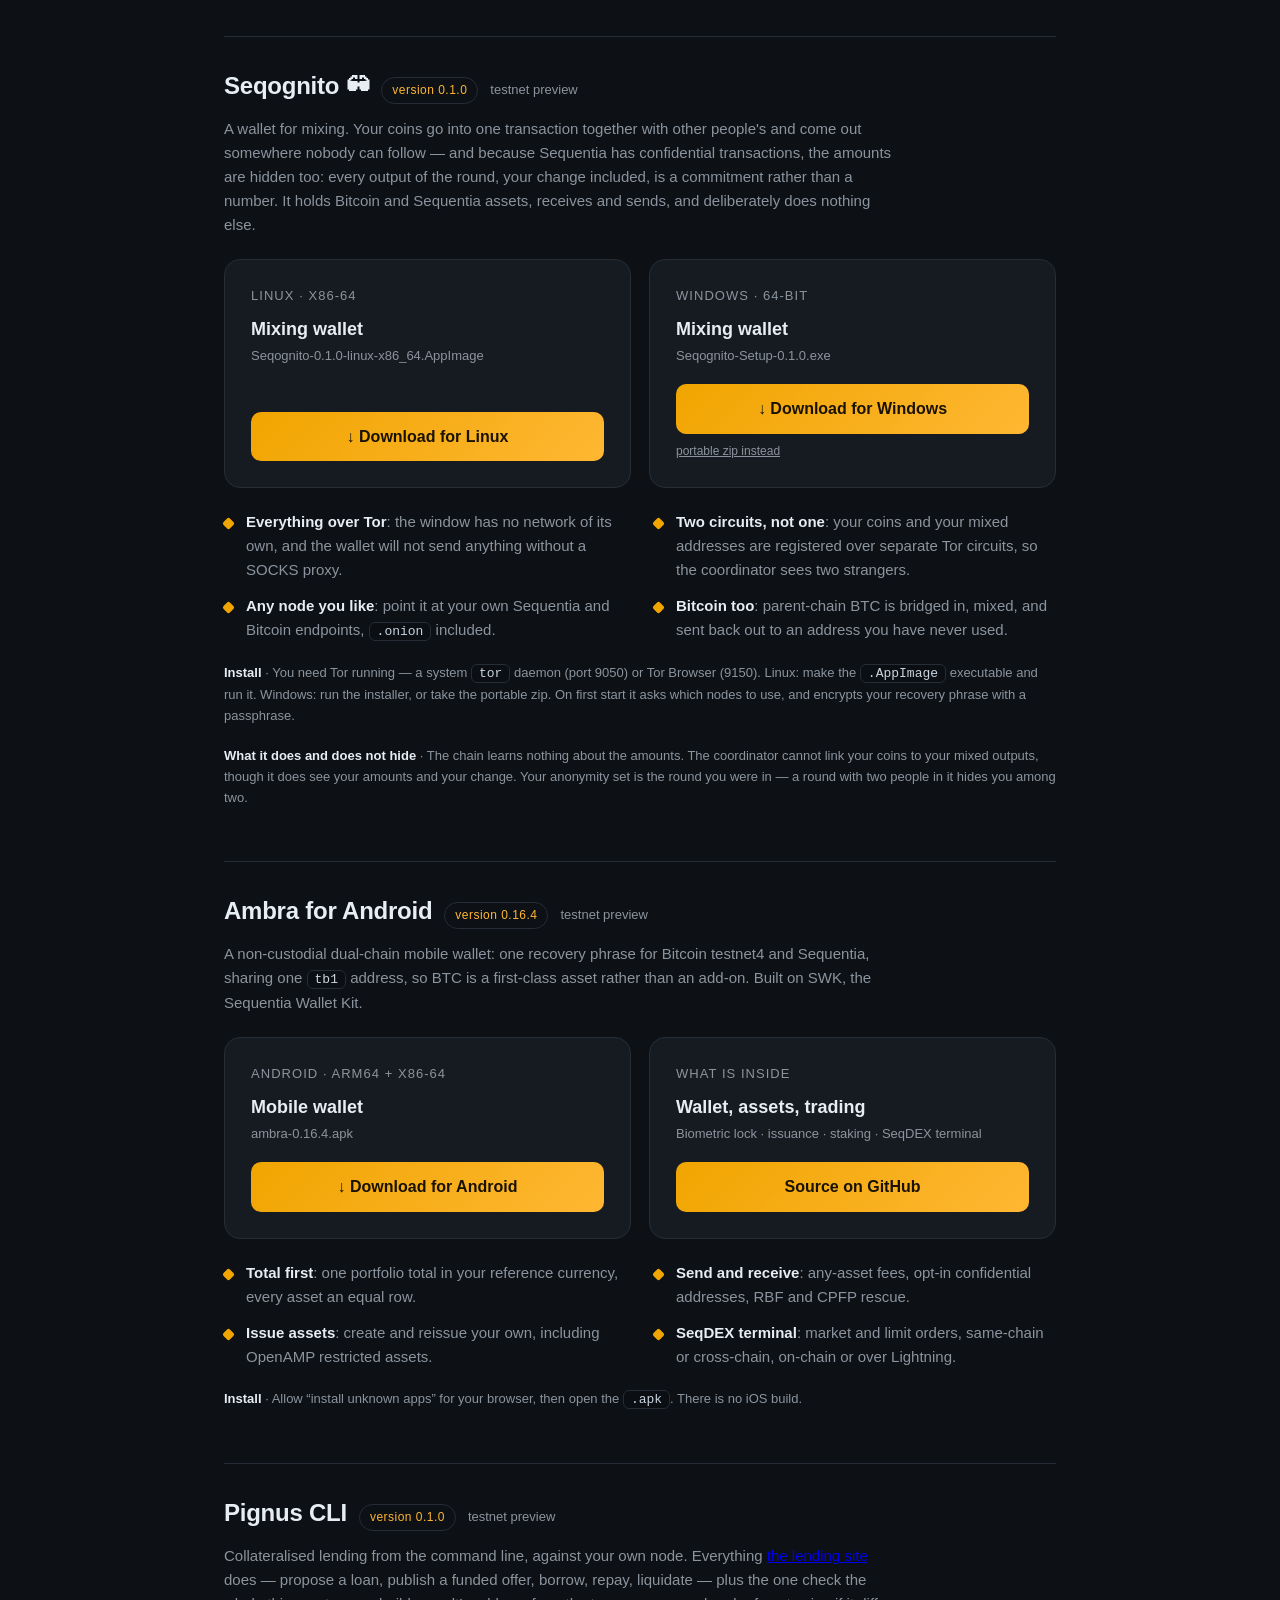
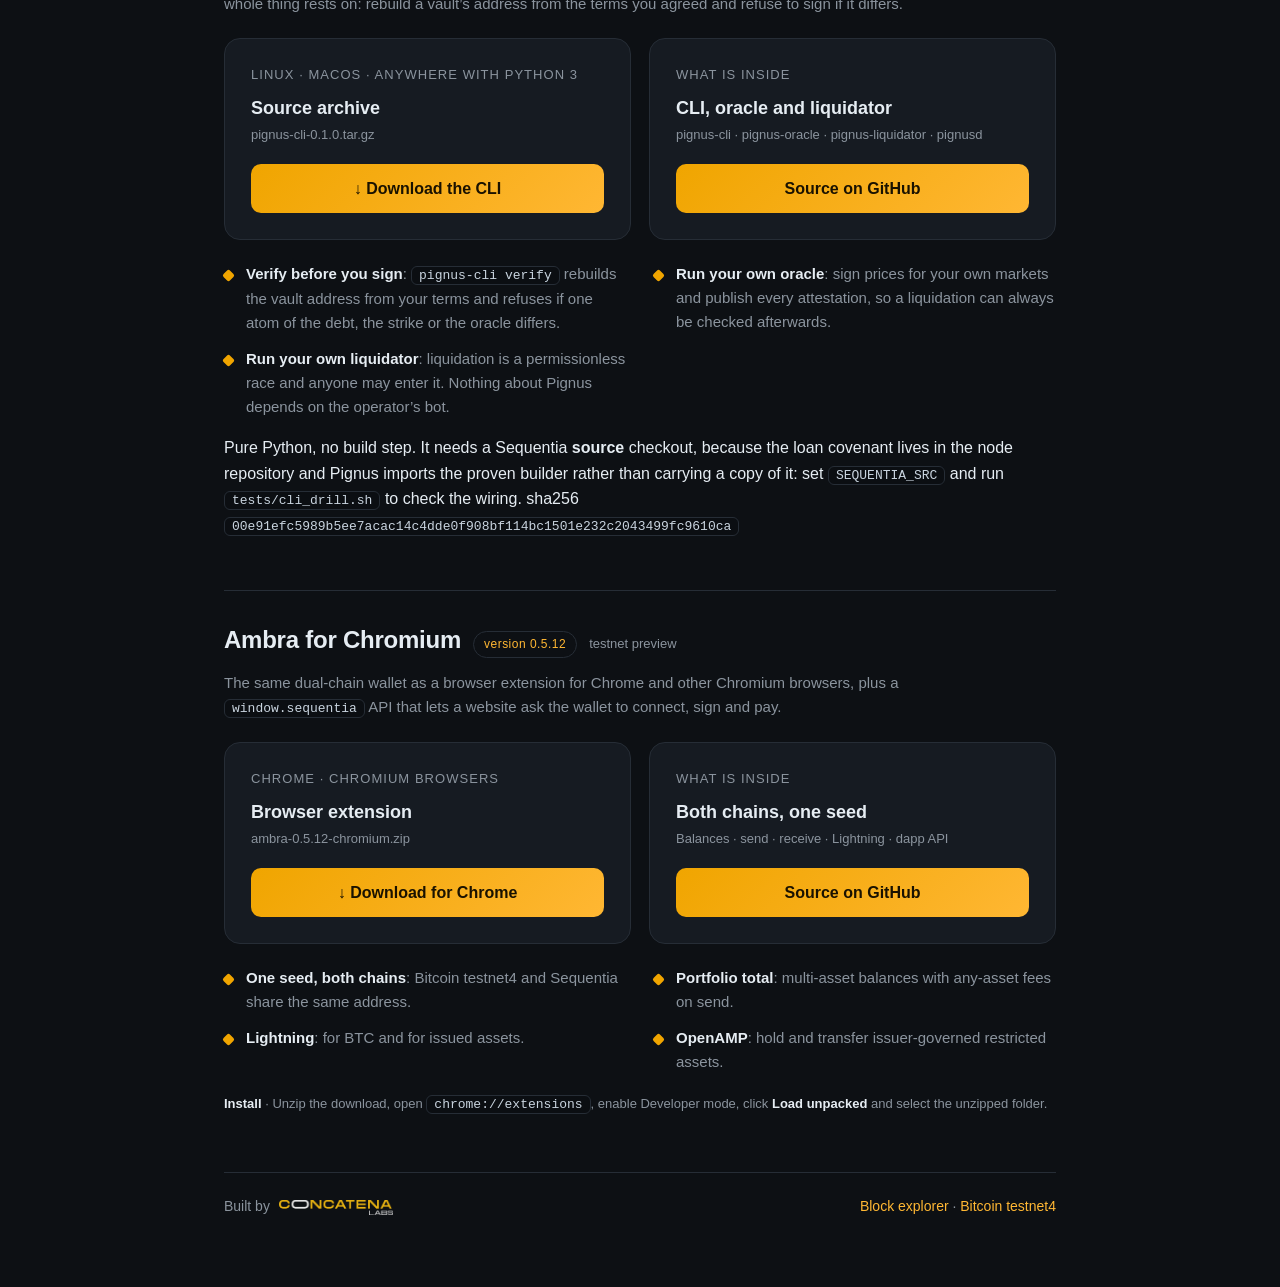
==== commit fda1794b: "downloads: a card for Seqognito The mixing wallet, for Linux and Windows. The publisher recipe that " ====
--- a/downloads/index.html
+++ b/downloads/index.html
@@ -125,6 +125,46 @@
         <code>Fulmen.exe</code>.</p>
     </section>
 
+    <!-- ────────────────────────────  Seqognito  ─────────────────────────── -->
+    <section class="prod">
+      <div class="phead">
+        <h2>Seqognito 🕶</h2>
+        <span class="ver" data-ver="seqognito">version 0.1.0</span>
+        <span class="tag">testnet preview</span>
+      </div>
+      <p class="pdesc">A wallet for mixing. Your coins go into one transaction together with other people's and come
+        out somewhere nobody can follow &mdash; and because Sequentia has confidential transactions, the amounts are
+        hidden too: every output of the round, your change included, is a commitment rather than a number. It holds
+        Bitcoin and Sequentia assets, receives and sends, and deliberately does nothing else.</p>
+      <div class="grid">
+        <div class="card">
+          <div class="os">Linux &middot; x86-64</div>
+          <h3>Mixing wallet</h3>
+          <div class="file">Seqognito-0.1.0-linux-x86_64.AppImage</div>
+          <a class="dl" href="Seqognito-0.1.0-linux-x86_64.AppImage" download>&darr; Download for Linux</a>
+        </div>
+        <div class="card">
+          <div class="os">Windows &middot; 64-bit</div>
+          <h3>Mixing wallet</h3>
+          <div class="file">Seqognito-Setup-0.1.0.exe</div>
+          <a class="dl" href="Seqognito-Setup-0.1.0.exe" download>&darr; Download for Windows</a>
+          <div style="margin-top:8px;font-size:12px"><a href="Seqognito-0.1.0-win64.zip" download style="color:var(--dim)">portable zip instead</a></div>
+        </div>
+      </div>
+      <div class="feat">
+        <div><b>Everything over Tor</b>: the window has no network of its own, and the wallet will not send anything without a SOCKS proxy.</div>
+        <div><b>Two circuits, not one</b>: your coins and your mixed addresses are registered over separate Tor circuits, so the coordinator sees two strangers.</div>
+        <div><b>Any node you like</b>: point it at your own Sequentia and Bitcoin endpoints, <code>.onion</code> included.</div>
+        <div><b>Bitcoin too</b>: parent-chain BTC is bridged in, mixed, and sent back out to an address you have never used.</div>
+      </div>
+      <p class="install"><b>Install</b> &middot; You need Tor running &mdash; a system <code>tor</code> daemon (port 9050) or Tor
+        Browser (9150). Linux: make the <code>.AppImage</code> executable and run it. Windows: run the installer, or take
+        the portable zip. On first start it asks which nodes to use, and encrypts your recovery phrase with a passphrase.</p>
+      <p class="install"><b>What it does and does not hide</b> &middot; The chain learns nothing about the amounts. The
+        coordinator cannot link your coins to your mixed outputs, though it does see your amounts and your change. Your
+        anonymity set is the round you were in &mdash; a round with two people in it hides you among two.</p>
+    </section>
+
     <!-- ───────────────────────  Ambra for Android  ──────────────────────── -->
     <section class="prod">
       <div class="phead">
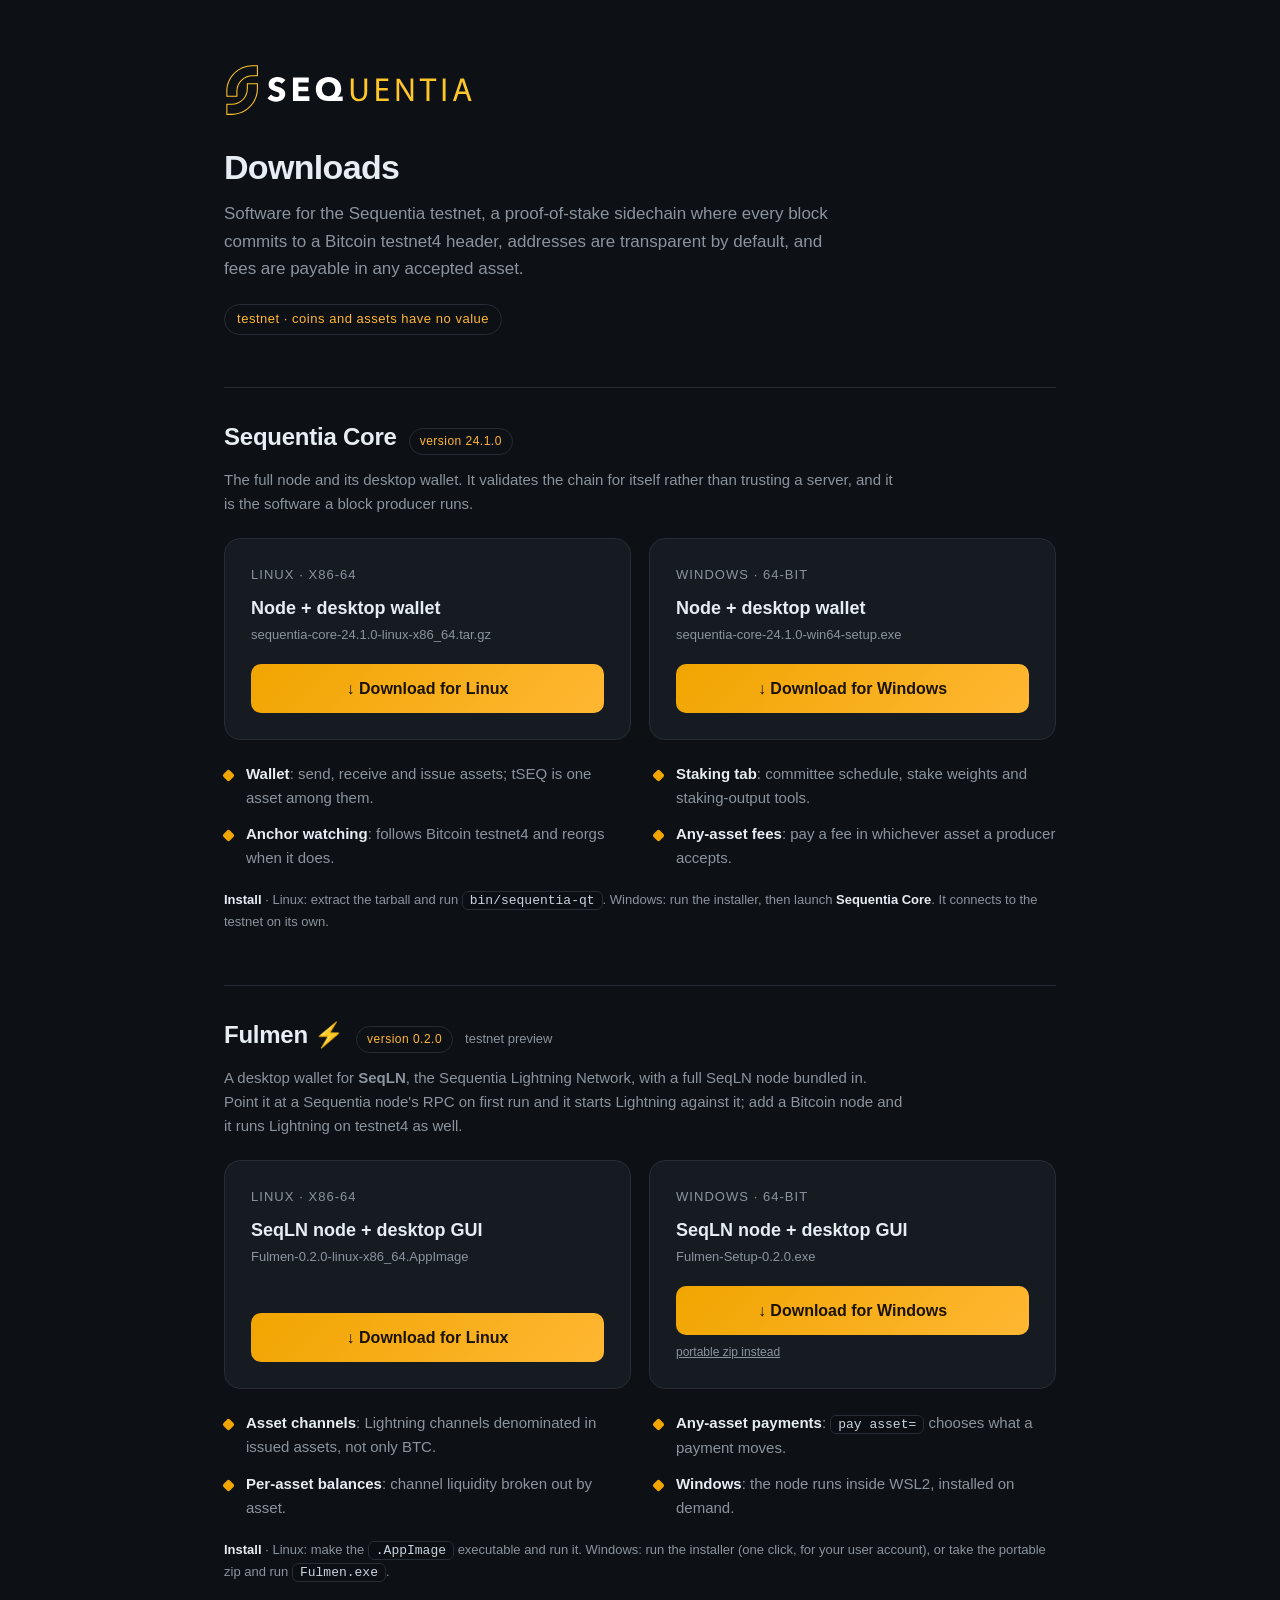
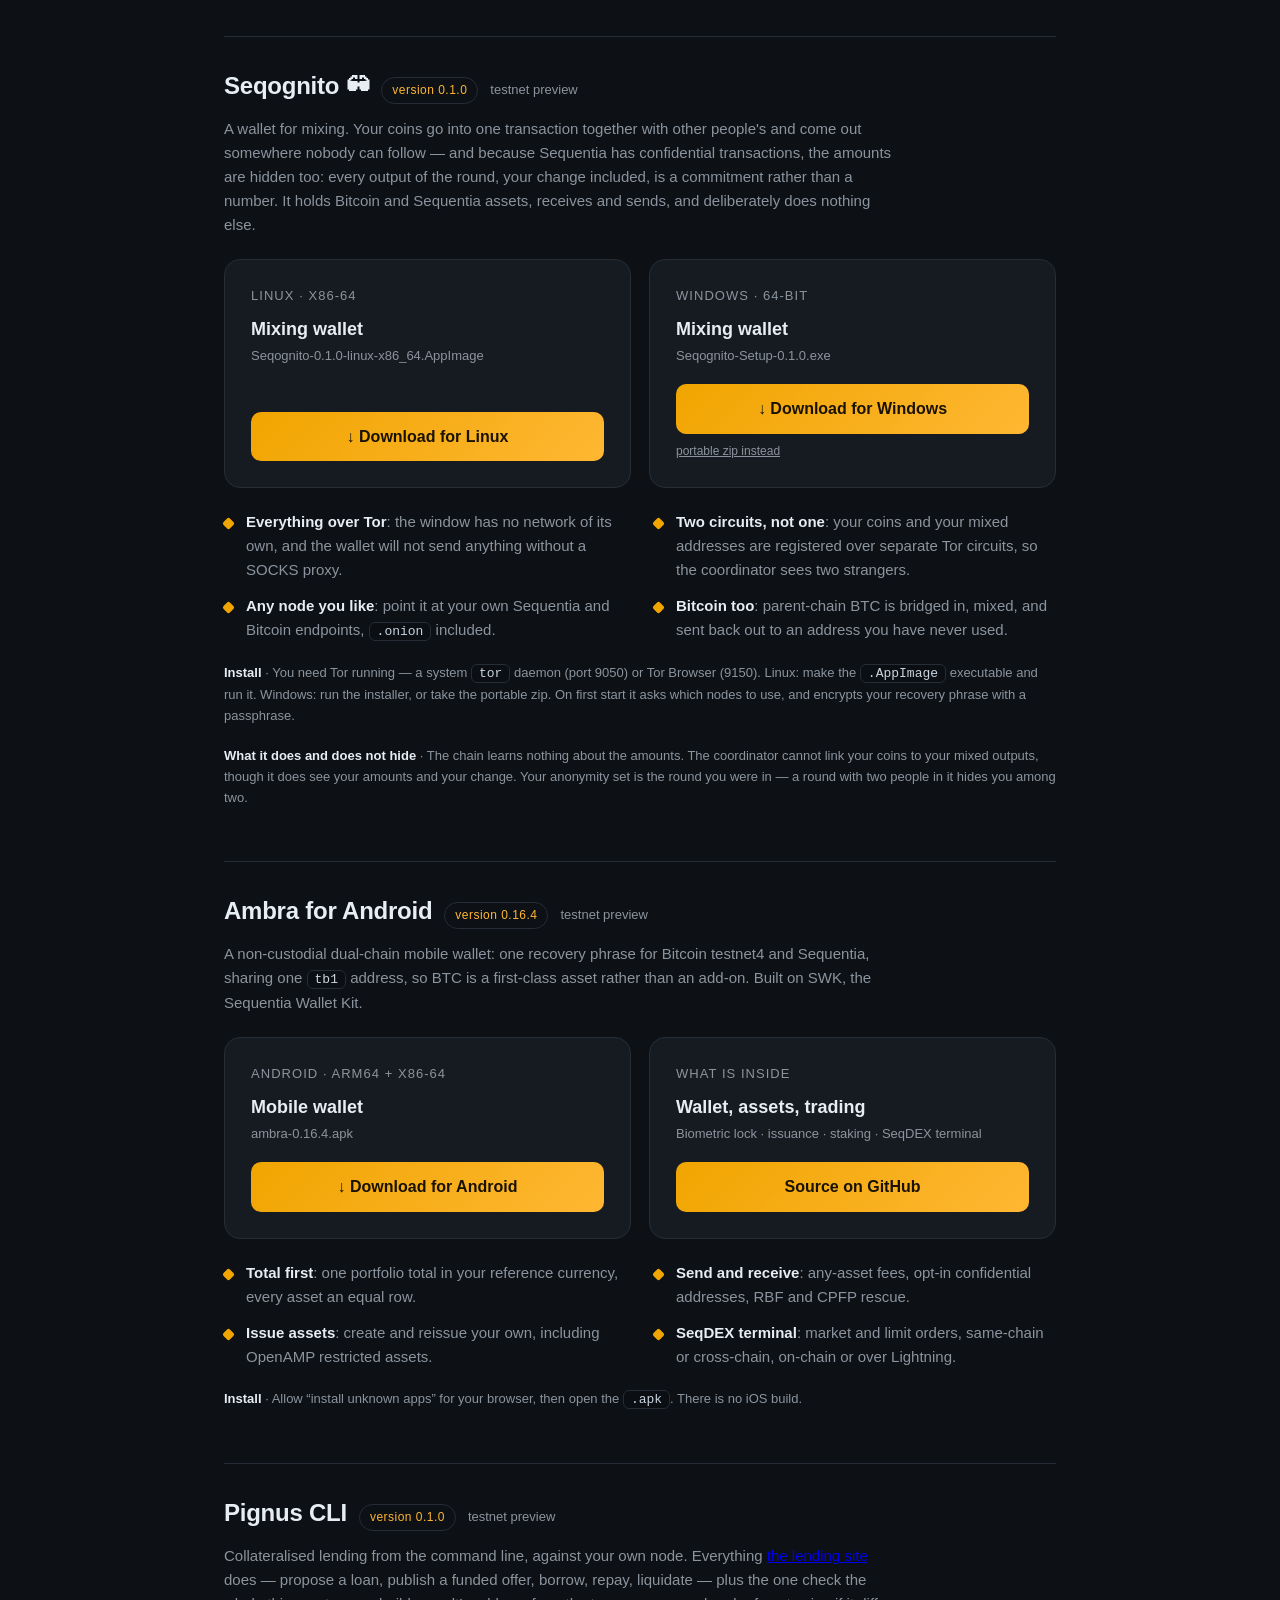
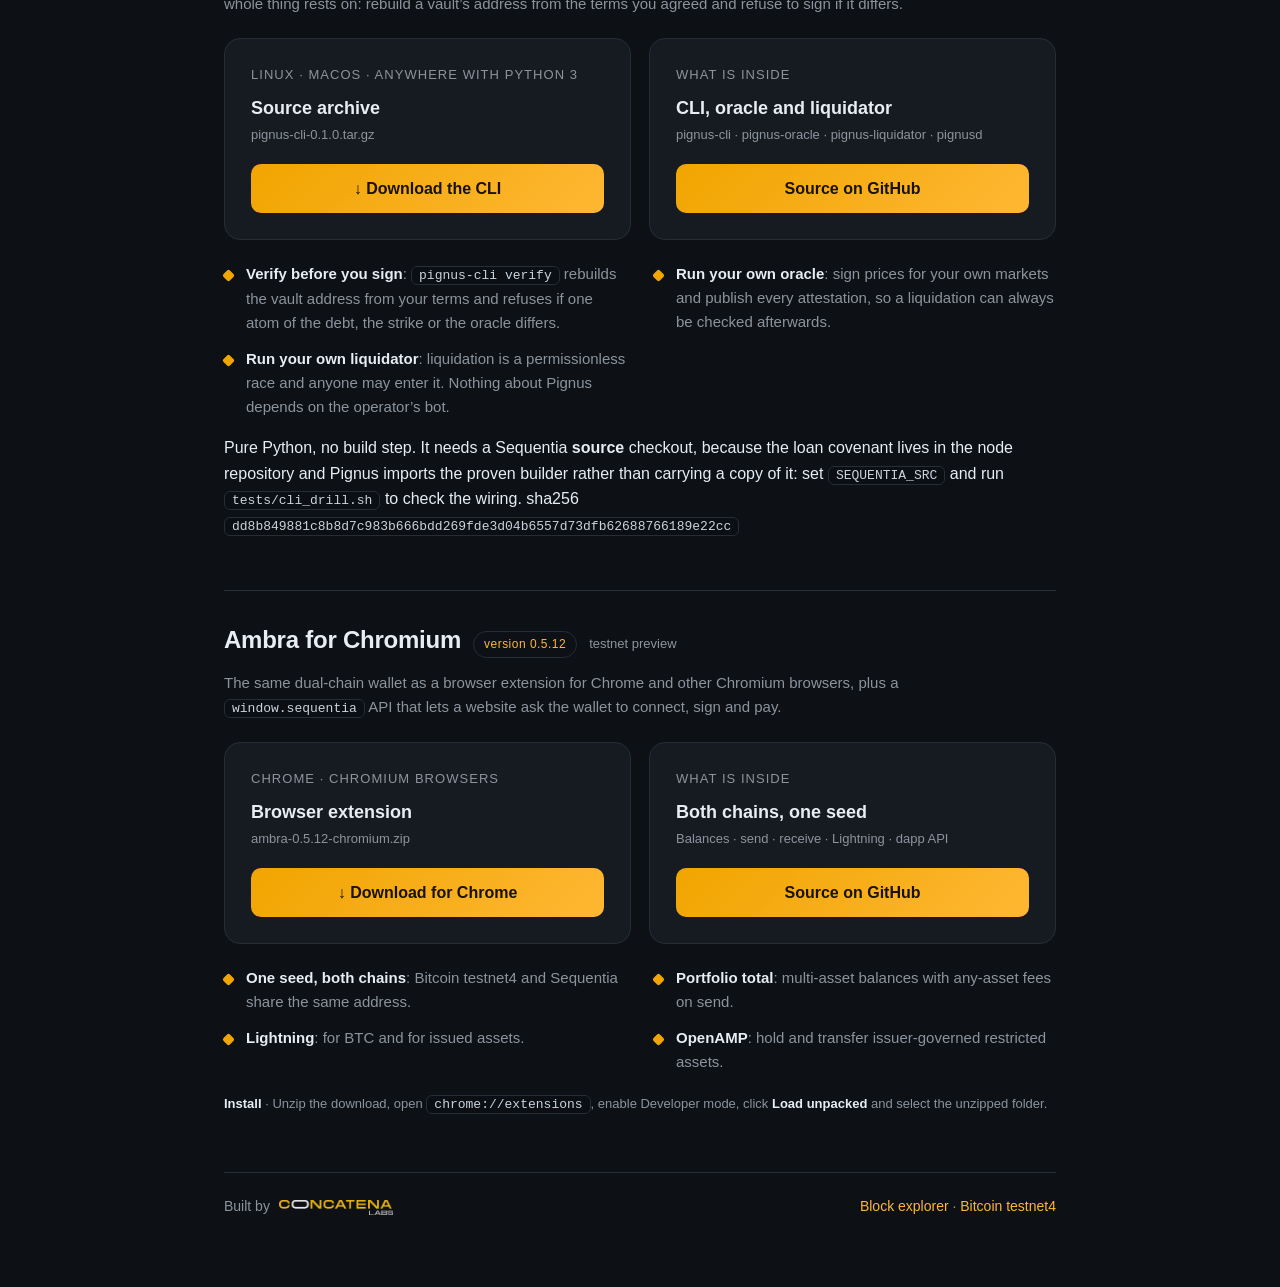
==== commit a4366504: "downloads: correct the Pignus CLI sha256 The page published a hash the file does not have. Downloadi" ====
--- a/downloads/index.html
+++ b/downloads/index.html
@@ -236,7 +236,7 @@
         the loan covenant lives in the node repository and Pignus imports the proven builder rather
         than carrying a copy of it: set <code>SEQUENTIA_SRC</code> and run
         <code>tests/cli_drill.sh</code> to check the wiring. sha256
-        <code>00e91efc5989b5ee7acac14c4dde0f908bf114bc1501e232c2043499fc9610ca</code></p>
+        <code>dd8b849881c8b8d7c983b666bdd269fde3d04b6557d73dfb62688766189e22cc</code></p>
     </section>
 
     <!-- ──────────────────────  Ambra for Chromium  ──────────────────────── -->
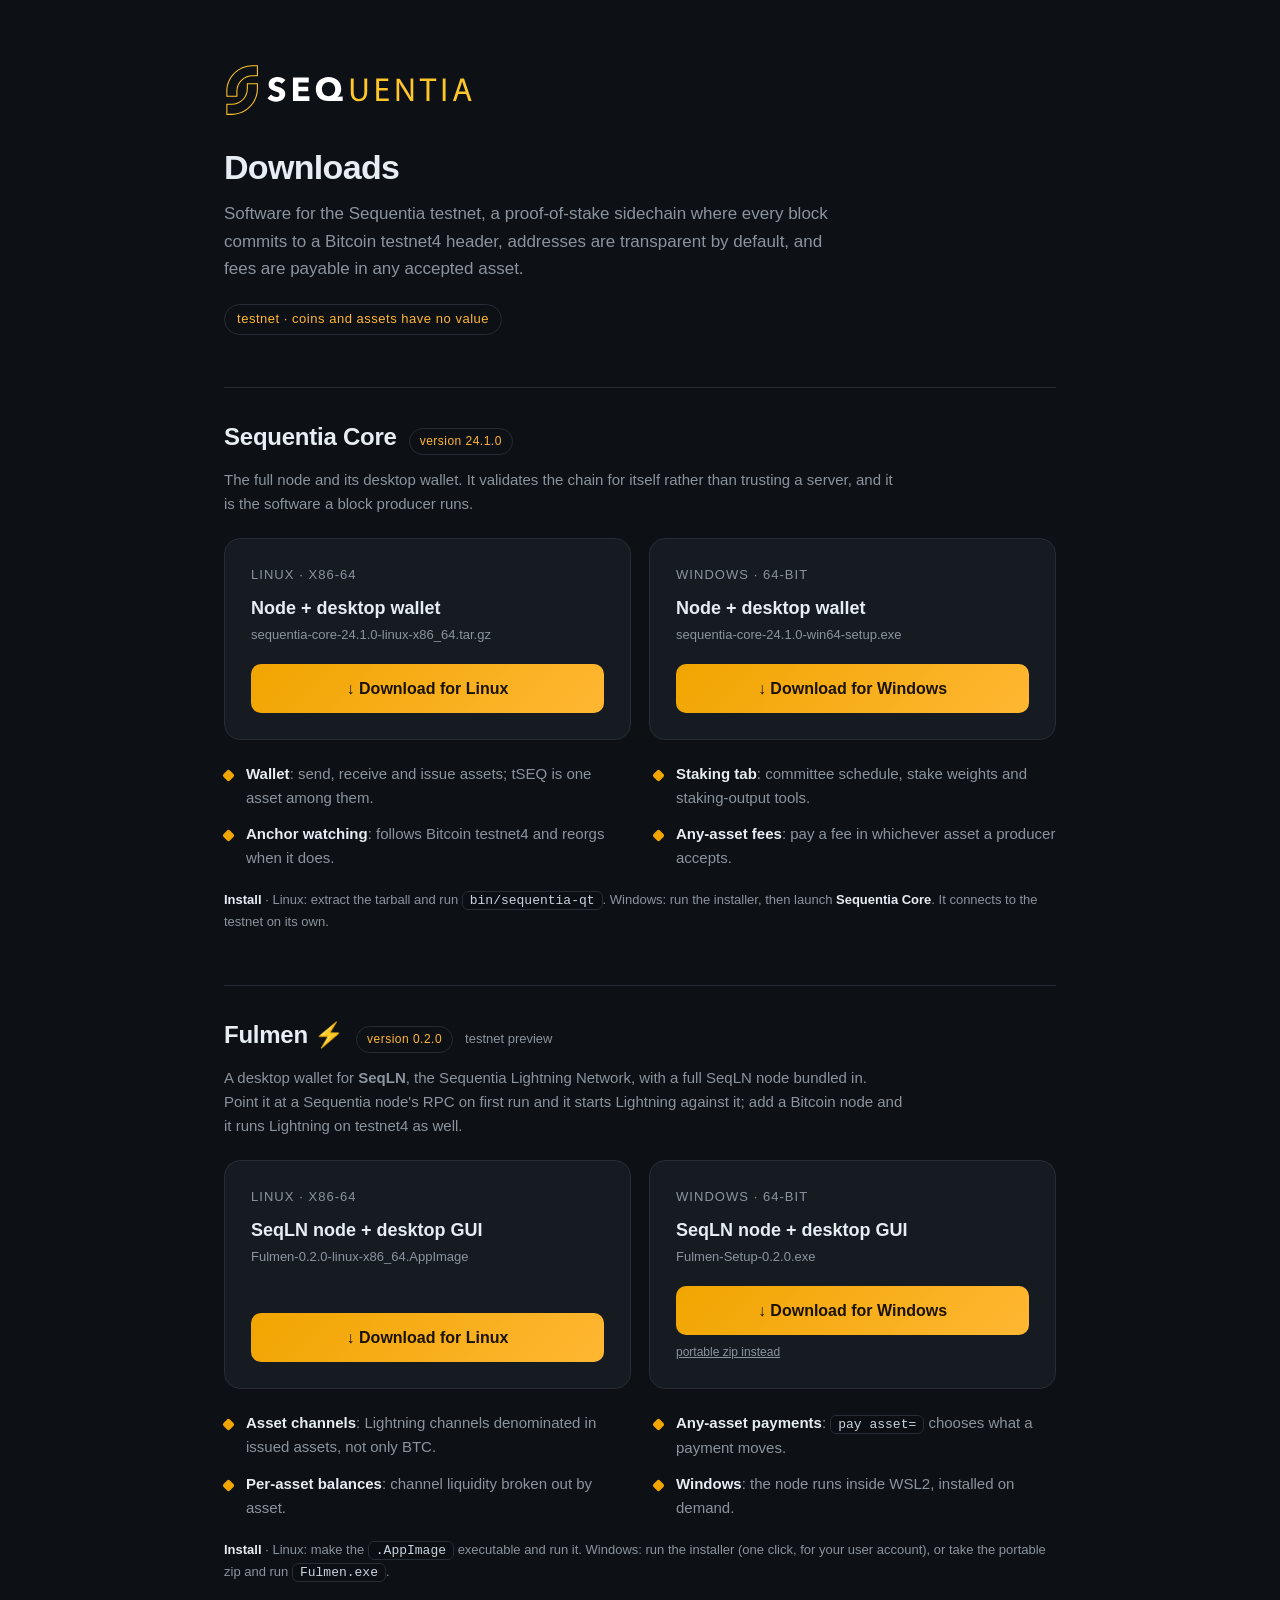
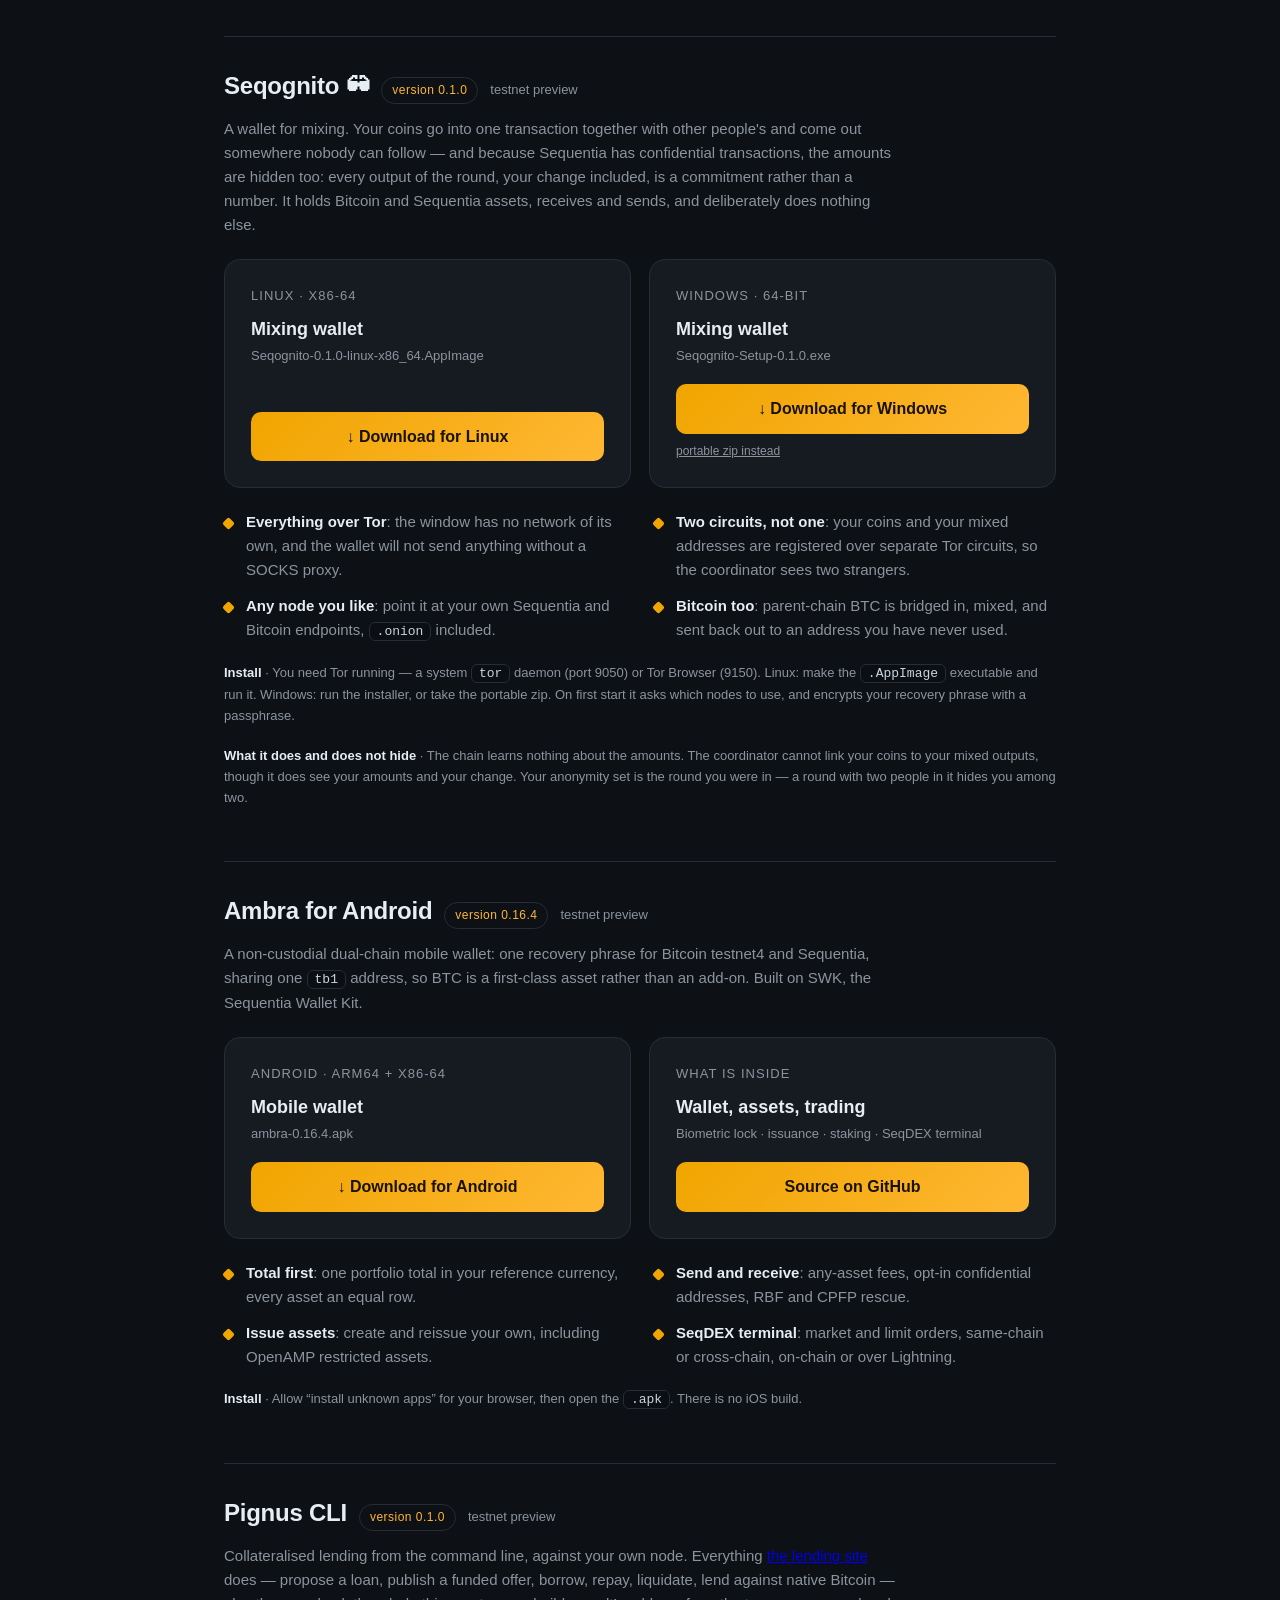
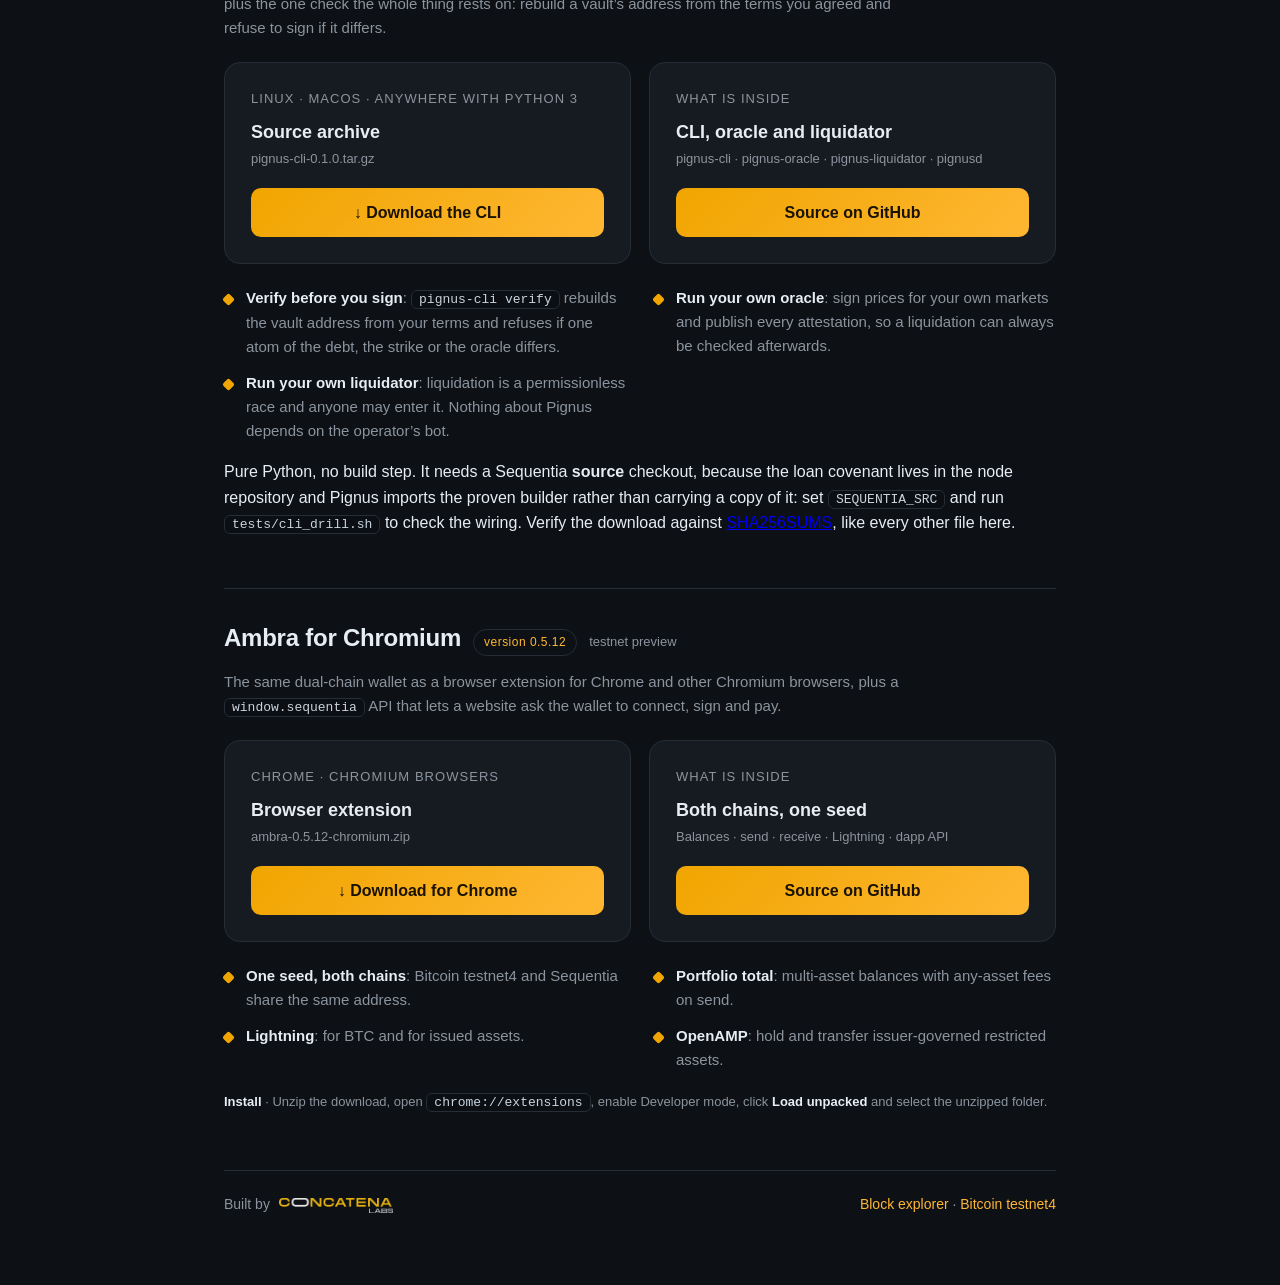
==== commit 356a8942: "downloads: the Pignus card verifies against SHA256SUMS The card quoted one sha256 in its prose, whic" ====
--- a/downloads/index.html
+++ b/downloads/index.html
@@ -57,6 +57,11 @@
       Bitcoin testnet4 header, addresses are transparent by default, and fees are payable in any accepted asset.</p>
     <span class="chain">testnet · coins and assets have no value</span>
 
+    <!-- The version chips (data-ver) and the versioned artifact filenames below are
+         placeholders: the node repo's release publisher
+         (contrib/sequentia/release-publisher/publish-release.sh) rewrites both on the
+         deployed copy from the artifacts actually present, so the numbers committed here
+         are not the current release. -->
     <!-- ─────────────────────────  Sequentia Core  ───────────────────────── -->
     <section class="prod">
       <div class="phead">
@@ -186,7 +191,7 @@
           <div class="os">What is inside</div>
           <h3>Wallet, assets, trading</h3>
           <div class="file">Biometric lock · issuance · staking · SeqDEX terminal</div>
-          <a class="dl" href="https://github.com/GracedEternalKingCabbageMan/ambra" target="_blank" rel="noopener">Source on GitHub</a>
+          <a class="dl" href="https://github.com/ConcatenaLabs/ambra" target="_blank" rel="noopener">Source on GitHub</a>
         </div>
       </div>
       <div class="feat">
@@ -208,8 +213,9 @@
       </div>
       <p class="pdesc">Collateralised lending from the command line, against your own node.
         Everything <a href="/lending/">the lending site</a> does &mdash; propose a loan, publish a
-        funded offer, borrow, repay, liquidate &mdash; plus the one check the whole thing rests on:
-        rebuild a vault&rsquo;s address from the terms you agreed and refuse to sign if it differs.</p>
+        funded offer, borrow, repay, liquidate, lend against native Bitcoin &mdash; plus the one
+        check the whole thing rests on: rebuild a vault&rsquo;s address from the terms you agreed
+        and refuse to sign if it differs.</p>
       <div class="grid">
         <div class="card">
           <div class="os">Linux · macOS · anywhere with Python 3</div>
@@ -221,7 +227,7 @@
           <div class="os">What is inside</div>
           <h3>CLI, oracle and liquidator</h3>
           <div class="file">pignus-cli · pignus-oracle · pignus-liquidator · pignusd</div>
-          <a class="dl" href="https://github.com/GracedEternalKingCabbageMan/pignus" target="_blank" rel="noopener">Source on GitHub</a>
+          <a class="dl" href="https://github.com/ConcatenaLabs/pignus" target="_blank" rel="noopener">Source on GitHub</a>
         </div>
       </div>
       <div class="feat">
@@ -235,8 +241,8 @@
       <p class="note">Pure Python, no build step. It needs a Sequentia <b>source</b> checkout, because
         the loan covenant lives in the node repository and Pignus imports the proven builder rather
         than carrying a copy of it: set <code>SEQUENTIA_SRC</code> and run
-        <code>tests/cli_drill.sh</code> to check the wiring. sha256
-        <code>dd8b849881c8b8d7c983b666bdd269fde3d04b6557d73dfb62688766189e22cc</code></p>
+        <code>tests/cli_drill.sh</code> to check the wiring. Verify the download against
+        <a href="SHA256SUMS">SHA256SUMS</a>, like every other file here.</p>
     </section>
 
     <!-- ──────────────────────  Ambra for Chromium  ──────────────────────── -->
@@ -259,7 +265,7 @@
           <div class="os">What is inside</div>
           <h3>Both chains, one seed</h3>
           <div class="file">Balances · send · receive · Lightning · dapp API</div>
-          <a class="dl" href="https://github.com/GracedEternalKingCabbageMan/sequentia-extension" target="_blank" rel="noopener">Source on GitHub</a>
+          <a class="dl" href="https://github.com/ConcatenaLabs/sequentia-extension" target="_blank" rel="noopener">Source on GitHub</a>
         </div>
       </div>
       <div class="feat">
